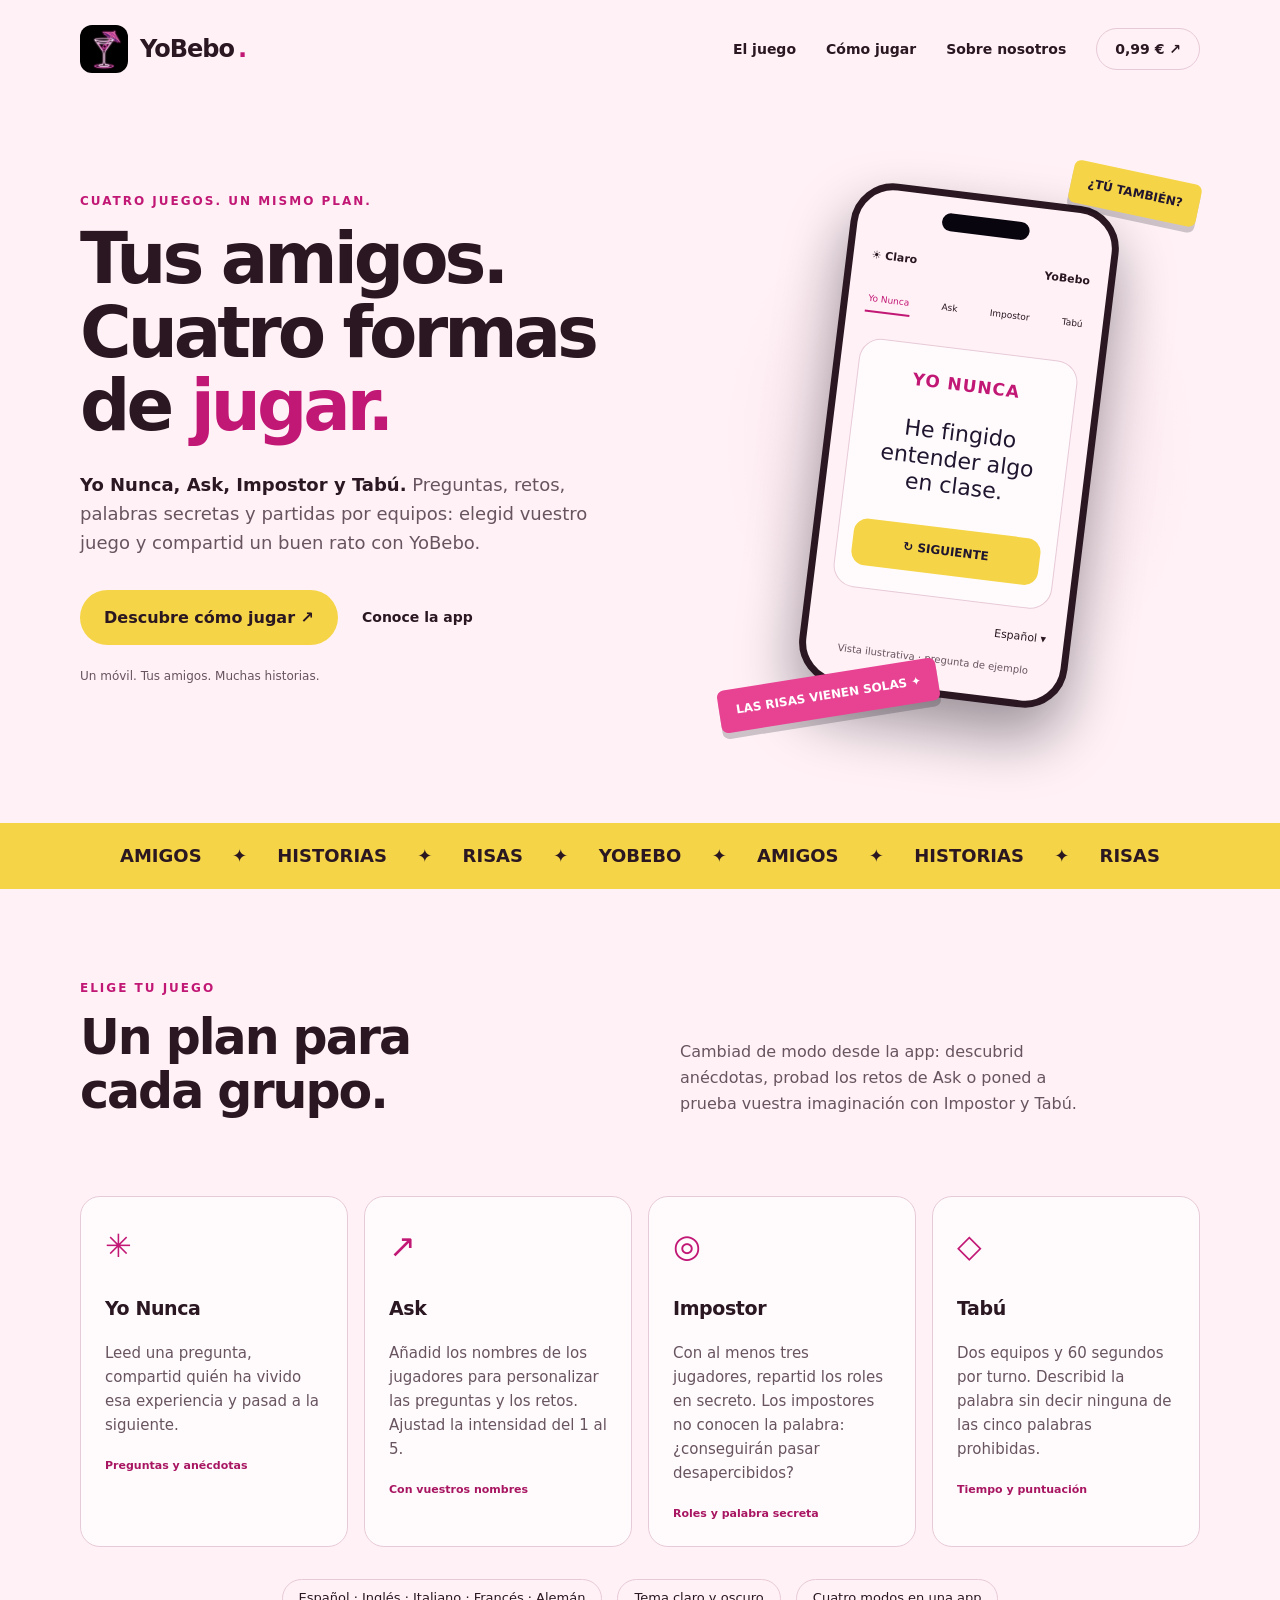
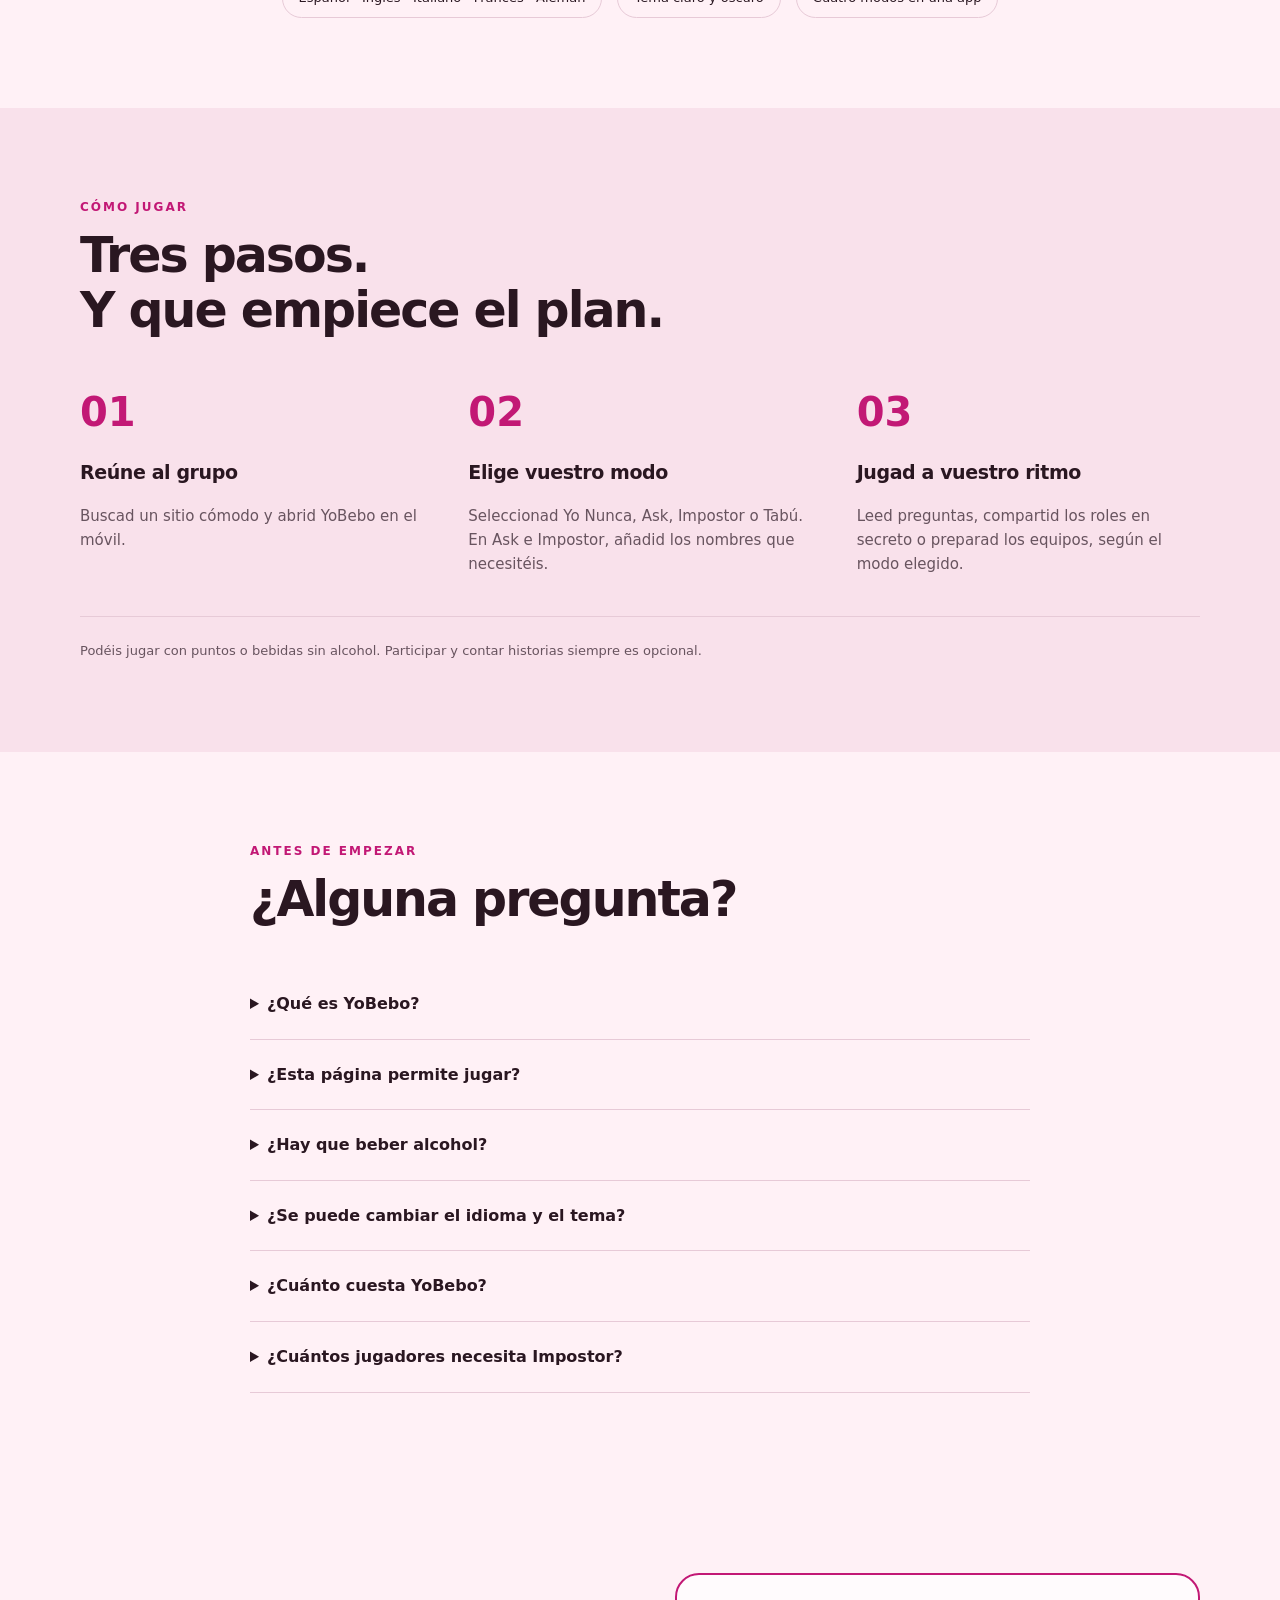
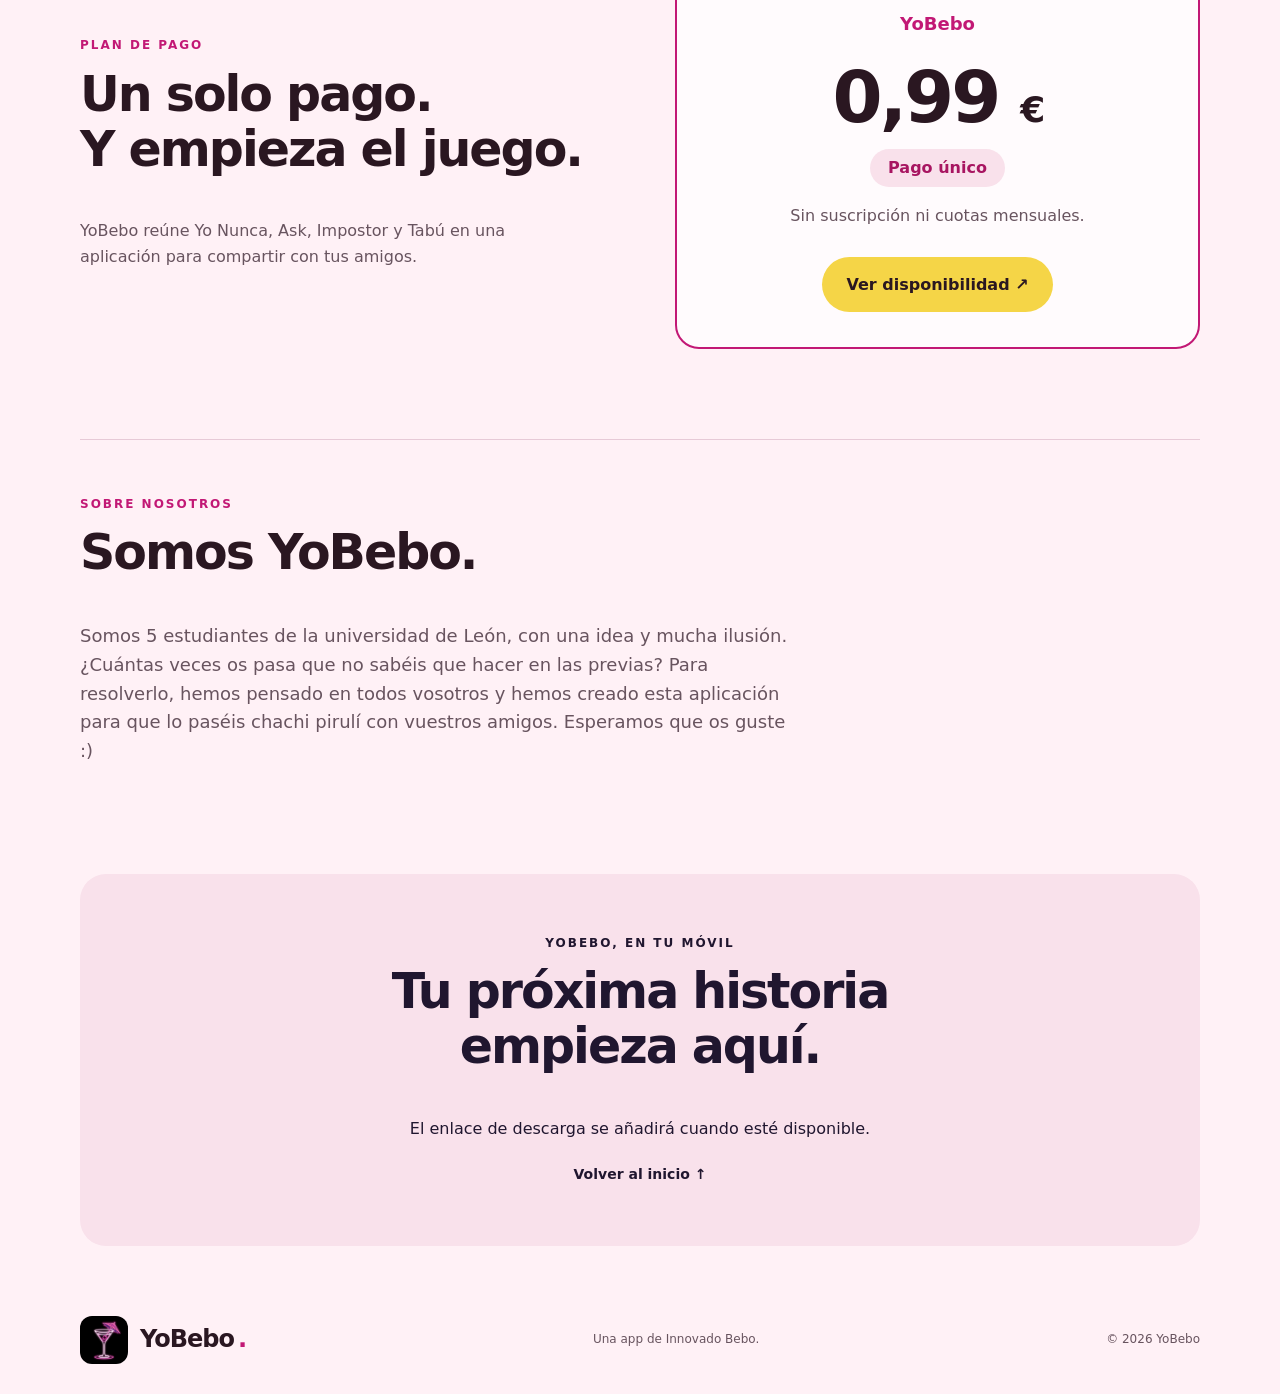
==== index.html @ 21970f78 "YoBebo Web" ====
<!DOCTYPE html>
<html lang="es">
<head>
  <meta charset="UTF-8">
  <meta name="viewport" content="width=device-width, initial-scale=1">
  <meta name="description" content="Descubre YoBebo: Yo Nunca, Ask, Impostor y Tabú en una app para jugar con amigos.">
  <meta name="theme-color" content="#121212">
  <title>YoBebo · Cada pregunta, una historia</title>
  <link rel="icon" href="logo-yobebo.jpeg" type="image/jpeg">
  <link rel="stylesheet" href="styles.css">
  <script src="script.js" defer></script>
</head>
<body>
  <a class="skip" href="#contenido">Saltar al contenido</a>
  <header class="header">
    <a class="brand" href="#inicio"><img class="brand-logo" src="logo-yobebo.jpeg" width="48" height="48" alt="">YoBebo<span class="dot">.</span></a>
    <nav aria-label="Navegación principal"><a href="#juego">El juego</a><a href="#como-jugar">Cómo jugar</a><a href="#sobre-nosotros">Sobre nosotros</a><a class="nav-cta" href="#precio">0,99 € ↗</a></nav>
  </header>
  <main id="contenido">
    <section class="hero wrap" id="inicio">
      <div class="hero-copy"><p class="eyebrow">CUATRO JUEGOS. UN MISMO PLAN.</p><h1>Tus amigos.<br>Cuatro formas de <span>jugar.</span></h1><p class="intro"><strong>Yo Nunca, Ask, Impostor y Tabú.</strong> Preguntas, retos, palabras secretas y partidas por equipos: elegid vuestro juego y compartid un buen rato con YoBebo.</p><div class="actions"><a class="button" href="#como-jugar">Descubre cómo jugar ↗</a><a class="text-link" href="#juego">Conoce la app</a></div><p class="small">Un móvil. Tus amigos. Muchas historias.</p></div>
      <div class="visual"><span class="sticker top-sticker">¿TÚ TAMBIÉN?</span><div class="phone" aria-label="Vista ilustrativa basada en la interfaz del proyecto; no es una captura real"><div class="notch"></div><div class="phone-controls"><span>☀ Claro</span><span>YoBebo</span></div><div class="mock-tabs"><span class="selected">Yo Nunca</span><span>Ask</span><span>Impostor</span><span>Tabú</span></div><div class="question-card"><span class="tag">YO NUNCA</span><p>He fingido entender algo en clase.</p><div class="mock-button">↻ SIGUIENTE</div></div><p class="mock-language">Español ▾</p><p class="mock-caption">Vista ilustrativa · pregunta de ejemplo</p></div><span class="sticker bottom-sticker">LAS RISAS VIENEN SOLAS ✦</span></div>
    </section>
    <div class="ribbon" aria-hidden="true">AMIGOS ✦ HISTORIAS ✦ RISAS ✦ YOBEBO ✦ AMIGOS ✦ HISTORIAS ✦ RISAS</div>
    <section class="wrap section" id="juego"><p class="eyebrow">ELIGE TU JUEGO</p><div class="section-title"><h2>Un plan para<br>cada grupo.</h2><p>Cambiad de modo desde la app: descubrid anécdotas, probad los retos de Ask o poned a prueba vuestra imaginación con Impostor y Tabú.</p></div><div class="features game-grid"><article><span class="feature-icon" aria-hidden="true">✳</span><h3>Yo Nunca</h3><p>Leed una pregunta, compartid quién ha vivido esa experiencia y pasad a la siguiente.</p><span class="mode-label">Preguntas y anécdotas</span></article><article><span class="feature-icon" aria-hidden="true">↗</span><h3>Ask</h3><p>Añadid los nombres de los jugadores para personalizar las preguntas y los retos. Ajustad la intensidad del 1 al 5.</p><span class="mode-label">Con vuestros nombres</span></article><article><span class="feature-icon" aria-hidden="true">◎</span><h3>Impostor</h3><p>Con al menos tres jugadores, repartid los roles en secreto. Los impostores no conocen la palabra: ¿conseguirán pasar desapercibidos?</p><span class="mode-label">Roles y palabra secreta</span></article><article><span class="feature-icon" aria-hidden="true">◇</span><h3>Tabú</h3><p>Dos equipos y 60 segundos por turno. Describid la palabra sin decir ninguna de las cinco palabras prohibidas.</p><span class="mode-label">Tiempo y puntuación</span></article></div><div class="app-options"><span>Español · Inglés · Italiano · Francés · Alemán</span><span>Tema claro y oscuro</span><span>Cuatro modos en una app</span></div></section>
<section class="steps-section" id="como-jugar"><div class="wrap section"><p class="eyebrow">CÓMO JUGAR</p><h2>Tres pasos.<br>Y que empiece el plan.</h2><ol class="steps"><li><span class="number">01</span><h3>Reúne al grupo</h3><p>Buscad un sitio cómodo y abrid YoBebo en el móvil.</p></li><li><span class="number">02</span><h3>Elige vuestro modo</h3><p>Seleccionad Yo Nunca, Ask, Impostor o Tabú. En Ask e Impostor, añadid los nombres que necesitéis.</p></li><li><span class="number">03</span><h3>Jugad a vuestro ritmo</h3><p>Leed preguntas, compartid los roles en secreto o preparad los equipos, según el modo elegido.</p></li></ol><p class="note">Podéis jugar con puntos o bebidas sin alcohol. Participar y contar historias siempre es opcional.</p></div></section>
    <section class="wrap section faq"><p class="eyebrow">ANTES DE EMPEZAR</p><h2>¿Alguna pregunta?</h2><details><summary>¿Qué es YoBebo?</summary><p>Una aplicación móvil con cuatro modos de juego: Yo Nunca, Ask, Impostor y Tabú.</p></details><details><summary>¿Esta página permite jugar?</summary><p>Esta web presenta la aplicación. Las partidas se realizan desde la app móvil.</p></details><details><summary>¿Hay que beber alcohol?</summary><p>No. Podéis utilizar puntos, bebidas sin alcohol o simplemente conversar.</p></details><details><summary>¿Se puede cambiar el idioma y el tema?</summary><p>Sí. La app permite elegir español, inglés, italiano, francés o alemán y alternar entre el tema claro y el oscuro.</p></details><details><summary>¿Cuánto cuesta YoBebo?</summary><p>YoBebo cuesta 0,99 € mediante un pago único, sin suscripción ni cuotas mensuales.</p></details><details><summary>¿Cuántos jugadores necesita Impostor?</summary><p>Al menos tres. Podéis configurar el número de impostores antes de empezar la partida.</p></details></section>
    <section class="wrap section pricing" id="precio"><div><p class="eyebrow">PLAN DE PAGO</p><h2>Un solo pago.<br>Y empieza el juego.</h2><p>YoBebo reúne Yo Nunca, Ask, Impostor y Tabú en una aplicación para compartir con tus amigos.</p></div><article class="price-card"><p class="price-name">YoBebo</p><p class="price">0,99 <span>€</span></p><p class="payment-label">Pago único</p><p>Sin suscripción ni cuotas mensuales.</p><a class="button" href="#descarga">Ver disponibilidad ↗</a></article></section>
    <section class="wrap section about" id="sobre-nosotros"><p class="eyebrow">SOBRE NOSOTROS</p><h2>Somos YoBebo.</h2><p>Somos 5 estudiantes de la universidad de León, con una idea y mucha ilusión. ¿Cuántas veces os pasa que no sabéis que hacer en las previas? Para resolverlo, hemos pensado en todos vosotros y hemos creado esta aplicación para que lo paséis chachi pirulí con vuestros amigos. Esperamos que os guste :) </p></section>
    <section class="download wrap" id="descarga"><p class="eyebrow">YOBEBO, EN TU MÓVIL</p><h2>Tu próxima historia<br>empieza aquí.</h2><p id="download-status">El enlace de descarga se añadirá cuando esté disponible.</p><a id="download-link" class="button" hidden>Descargar la app ↗</a><a class="text-link" href="#inicio">Volver al inicio ↑</a></section>
  </main>
  <footer class="wrap"><a class="brand" href="#inicio"><img class="brand-logo" src="logo-yobebo.jpeg" width="48" height="48" alt="">YoBebo<span class="dot">.</span></a><p>Una app de Innovado Bebo.</p><span>© <span id="year">2026</span> YoBebo</span></footer>
</body>
</html>
---- styles.css ----
/* Cambia estas variables para adaptar los colores a la aplicación. */
:root{--bg:#fff1f6;--panel:#fffbfd;--text:#2a1721;--muted:#68545f;--accent:#f5d547;--purple:#e84393;--line:#e7cad7}
*{box-sizing:border-box}html{scroll-behavior:smooth;scroll-padding-top:90px}body{margin:0;background:var(--bg);color:var(--text);font-family:system-ui,-apple-system,BlinkMacSystemFont,"Segoe UI",sans-serif;line-height:1.6}a{color:inherit;text-decoration:none}button,a,summary{-webkit-tap-highlight-color:transparent}a:focus-visible,summary:focus-visible{outline:3px solid var(--accent);outline-offset:6px}[hidden]{display:none!important}.wrap,.header{width:min(1120px,calc(100% - 48px));margin-inline:auto}.header{display:flex;align-items:center;justify-content:space-between;padding:25px 0;gap:24px}.brand{display:flex;align-items:center;gap:9px;font-size:24px;font-weight:850;letter-spacing:-1px}.dot{color:var(--accent);margin-left:-8px}nav{display:flex;gap:30px;align-items:center;font-size:14px;font-weight:650}nav a:hover,.text-link:hover{color:var(--accent)}.nav-cta{border:1px solid var(--line);padding:9px 18px;border-radius:100px}.hero{display:grid;grid-template-columns:1.2fr 1fr;align-items:center;gap:60px;padding-block:70px 100px}.eyebrow{font-size:12px;font-weight:800;letter-spacing:2px;color:#c21875}h1,h2,h3,p{margin-top:0}h1{font-size:clamp(44px,5.5vw,76px);line-height:1.04;letter-spacing:-4px;margin-bottom:28px}h1 span{color:#c21875}.intro{font-size:18px;color:var(--muted);max-width:510px}.intro strong{color:var(--text)}.actions{display:flex;align-items:center;gap:24px;flex-wrap:wrap;margin-top:32px}.button{display:inline-flex;justify-content:center;background:var(--accent);color:#171025;padding:15px 24px;border-radius:100px;font-weight:800;transition:transform .2s}.button:hover{transform:translateY(-3px)}.text-link{font-size:14px;font-weight:700}.small{font-size:12px;color:var(--muted);margin-top:22px}.visual{position:relative;display:grid;place-items:center;padding:25px 0;background:radial-gradient(ellipse,var(--panel),transparent 70%)}.phone{width:270px;border:7px solid #514260;border-radius:43px;padding:16px 18px 22px;background:#20162f;box-shadow:0 30px 60px #08050f66;transform:rotate(7deg)}.notch{height:18px;width:88px;border-radius:99px;background:#08050f;margin:0 auto 24px}.phone-header{display:flex;justify-content:space-between;font-weight:850;font-size:23px;margin-bottom:28px}.phone-header span{color:var(--accent)}.question-card{min-height:253px;background:var(--purple);color:#20162f;border-radius:22px;padding:22px;display:flex;flex-direction:column}.tag{font-size:10px;letter-spacing:2px;font-weight:900}.question-card p{font-size:27px;font-weight:850;line-height:1.2;margin:22px 0}.card-star{font-size:40px;align-self:flex-end;margin-top:auto}.mock-button{background:var(--accent);color:#20162f;font-size:12px;font-weight:850;padding:14px 8px;text-align:center;border-radius:14px;margin-top:24px}.mock-caption{font-size:10px;color:var(--muted);text-align:center;margin:16px 0 0}.sticker{position:absolute;color:#21152f;background:var(--accent);padding:12px 17px;font-size:12px;font-weight:900;border-radius:7px;z-index:1;box-shadow:0 6px 0 #08050f33}.top-sticker{top:4px;right:0;transform:rotate(12deg)}.bottom-sticker{bottom:5px;left:0;transform:rotate(-9deg);background:var(--purple)}.ribbon{overflow:hidden;white-space:nowrap;background:var(--accent);color:#171025;text-align:center;font-weight:850;font-size:18px;word-spacing:24px;padding:19px 0}.section{padding-block:90px}h2{font-size:clamp(32px,4vw,49px);line-height:1.12;letter-spacing:-2px}.section-title{display:grid;grid-template-columns:1fr 1fr;gap:80px;align-items:center}.section-title p{color:var(--muted);max-width:410px}.features,.steps{display:grid;grid-template-columns:repeat(3,1fr);gap:24px;margin-top:35px}.features article{background:var(--panel);border:1px solid var(--line);border-radius:20px;padding:28px}.feature-icon{display:block;font-size:32px;color:var(--purple);margin-bottom:24px}h3{font-size:19px;line-height:1.35;letter-spacing:-.4px}.features p,.steps p{color:var(--muted);font-size:15px;margin-bottom:0}.steps-section{background:#f9e1eb}.steps{list-style:none;padding:0;gap:45px}.number{display:block;color:#c21875;font-size:40px;font-weight:800;margin-bottom:16px}.note{border-top:1px solid var(--line);padding-top:24px;font-size:13px;color:var(--muted);margin-top:40px;margin-bottom:0}.faq{max-width:780px}.faq details{border-bottom:1px solid var(--line);padding:22px 0}.faq summary{cursor:pointer;font-weight:700}.faq details p{color:var(--muted);margin:18px 0 0}.download{background:var(--purple);color:#20162f;text-align:center;border-radius:26px;padding:60px 24px;margin-bottom:70px}.download .eyebrow{color:#20162f}.download .text-link{display:block;margin-top:22px}.download .text-link:hover{color:#20162f;text-decoration:underline}footer{display:flex;align-items:center;justify-content:space-between;gap:25px;padding-bottom:30px}footer p,footer>span{font-size:12px;color:var(--muted);margin:0}.skip{position:absolute;top:-100px;padding:12px;background:var(--accent);color:#171025;z-index:5}.skip:focus{top:10px}
@media(max-width:800px){.hero{gap:20px;grid-template-columns:1fr;padding-top:40px}.hero-copy{max-width:600px}.visual{max-width:400px;width:100%;margin:35px auto 0}.section-title{grid-template-columns:1fr;gap:0}.features,.steps{grid-template-columns:1fr;gap:20px}.section{padding-block:60px}.features article{padding:25px}.feature-icon{margin-bottom:15px}.steps li{padding-bottom:20px;border-bottom:1px solid var(--line)}footer{flex-wrap:wrap}.header{gap:15px}nav{gap:18px}.download{margin-bottom:45px}}
@media(max-width:480px){.wrap,.header{width:calc(100% - 32px)}.brand{font-size:21px}.brand img{width:28px;height:28px}nav{gap:12px;font-size:12px}.nav-cta{padding:7px 10px}nav a[href="#juego"]{display:none}h1{letter-spacing:-2px}.intro{font-size:16px}.actions{gap:18px}.sticker{font-size:10px}.ribbon{font-size:14px}footer{align-items:flex-start;flex-direction:column;gap:12px}}
@media(prefers-reduced-motion:reduce){html{scroll-behavior:auto}.button{transition:none}.button:hover{transform:none}}

/* Présentation adaptée aux couleurs et aux quatre modes du projet Flutter. */
.hero .eyebrow,.section .eyebrow{color:#c21875}.phone{background:#fff1f6;border-color:#2a1721;color:#2a1721}.phone-controls{display:flex;justify-content:space-between;font-size:11px;font-weight:700;margin-bottom:22px}.mock-tabs{display:flex;justify-content:space-between;font-size:9px;margin-bottom:25px;gap:4px}.mock-tabs span{padding:5px 2px}.mock-tabs .selected{color:#c21875;border-bottom:2px solid #c21875}.question-card{background:#fffbfd;border:1px solid #e7cad7;padding:22px 15px;min-height:250px;text-align:center}.tag{color:#c21875;font-size:17px;letter-spacing:1px}.question-card p{font-size:22px;font-weight:500}.question-card .mock-button{margin-top:auto}.mock-language{text-align:right;font-size:11px;margin:20px 0 0}.mock-caption{color:#68545f}.game-grid{grid-template-columns:repeat(4,1fr);gap:16px}.game-grid article{padding:24px}.mode-label{display:block;color:#a81561;font-size:11px;font-weight:750;margin-top:20px}.app-options{display:flex;flex-wrap:wrap;justify-content:center;gap:15px;margin-top:32px}.app-options span{border:1px solid var(--line);border-radius:100px;padding:8px 16px;font-size:13px}.download{background:#f9e1eb}.feature-icon{color:#c21875}.text-link:hover,nav a:hover{color:#c21875}.dot{color:#c21875}.visual{background:radial-gradient(ellipse,#f9e1eb,transparent 70%)}.top-sticker{background:#f5d547}.bottom-sticker{background:#e84393;color:white}.button{color:#2a1721}.ribbon{color:#2a1721}@media(max-width:1000px){.game-grid{grid-template-columns:repeat(2,1fr)}}@media(max-width:600px){.game-grid{grid-template-columns:1fr}}

/* Precio y equipo */
.pricing{display:grid;grid-template-columns:1fr 1fr;gap:70px;align-items:center}.pricing>div>p:last-child{color:var(--muted);max-width:440px}.price-card{border:2px solid #c21875;border-radius:24px;padding:35px;background:var(--panel);text-align:center}.price-name{font-size:18px;font-weight:800;color:#c21875}.price{font-size:72px;line-height:1.1;letter-spacing:-3px;font-weight:850;margin:20px 0 12px}.price span{font-size:36px}.payment-label{display:inline-block;border-radius:99px;background:#f9e1eb;color:#a81561;padding:6px 18px;font-weight:800}.price-card>p:not(.price):not(.price-name):not(.payment-label){color:var(--muted)}.price-card .button{margin-top:12px}.about{border-top:1px solid var(--line);padding-top:55px}.about>p:last-child{max-width:720px;color:var(--muted);font-size:18px}.header{flex-wrap:wrap}nav{flex-wrap:wrap}@media(max-width:800px){.pricing{grid-template-columns:1fr;gap:25px}}@media(max-width:480px){nav{width:100%;justify-content:space-between}nav a[href="#juego"]{display:block}.price{font-size:60px}}

/* Logo original: se conserva completo y se adapta mediante CSS. */
.brand .brand-logo{width:48px;height:48px;object-fit:contain;border-radius:12px;flex-shrink:0}.brand{gap:12px}@media(max-width:480px){.brand .brand-logo{width:40px;height:40px;border-radius:10px}}
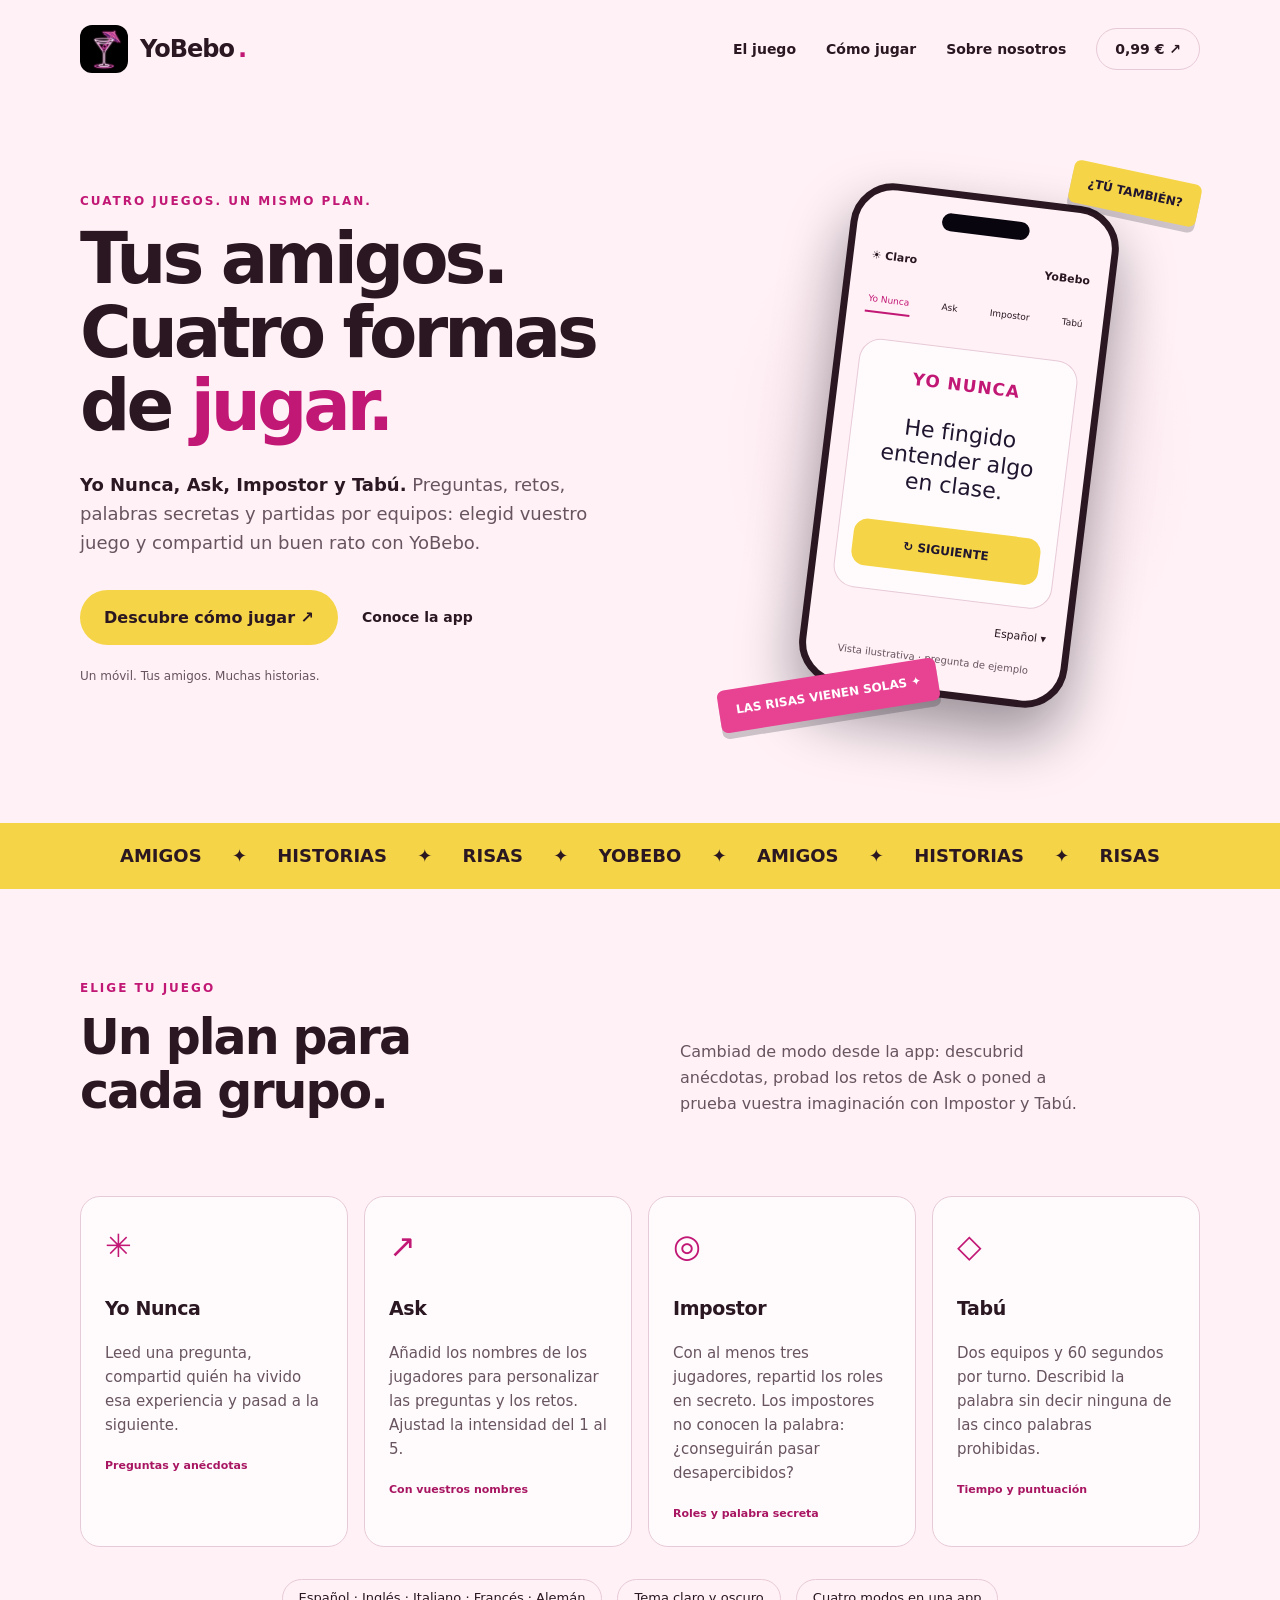
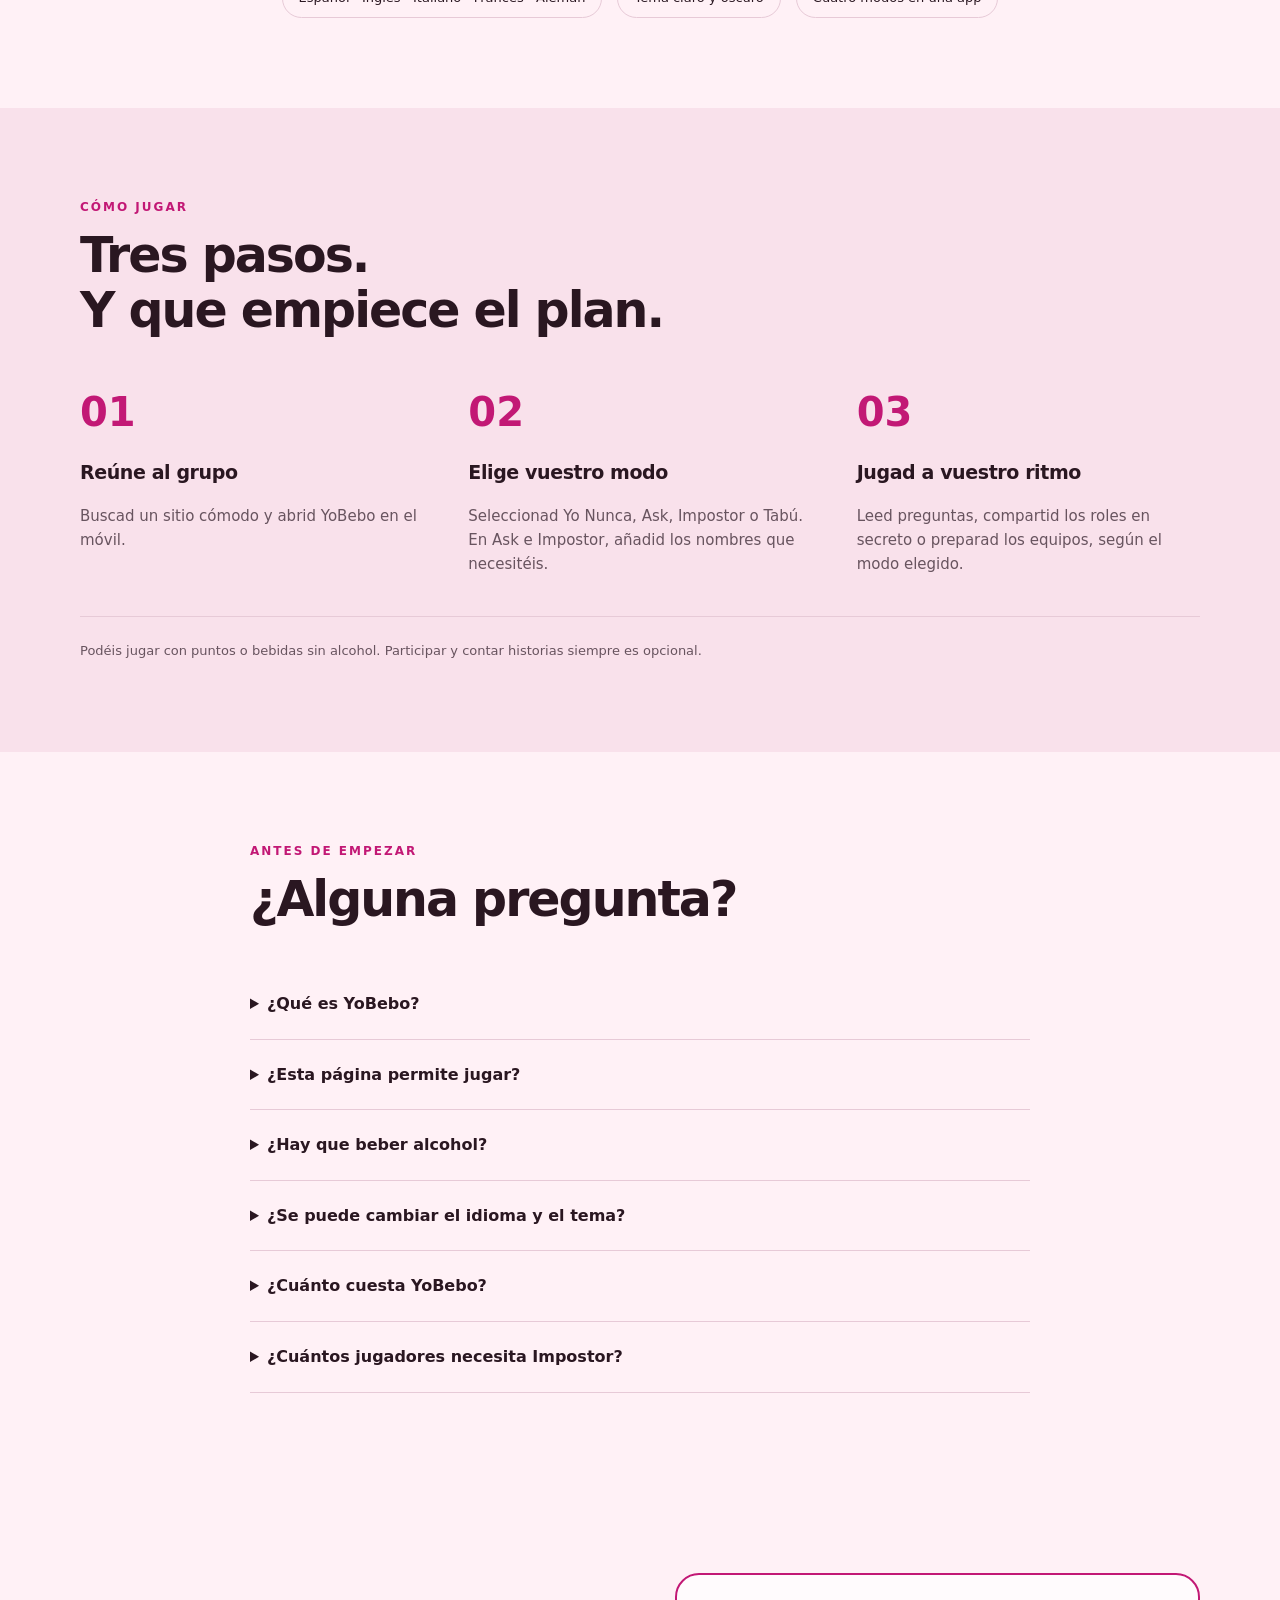
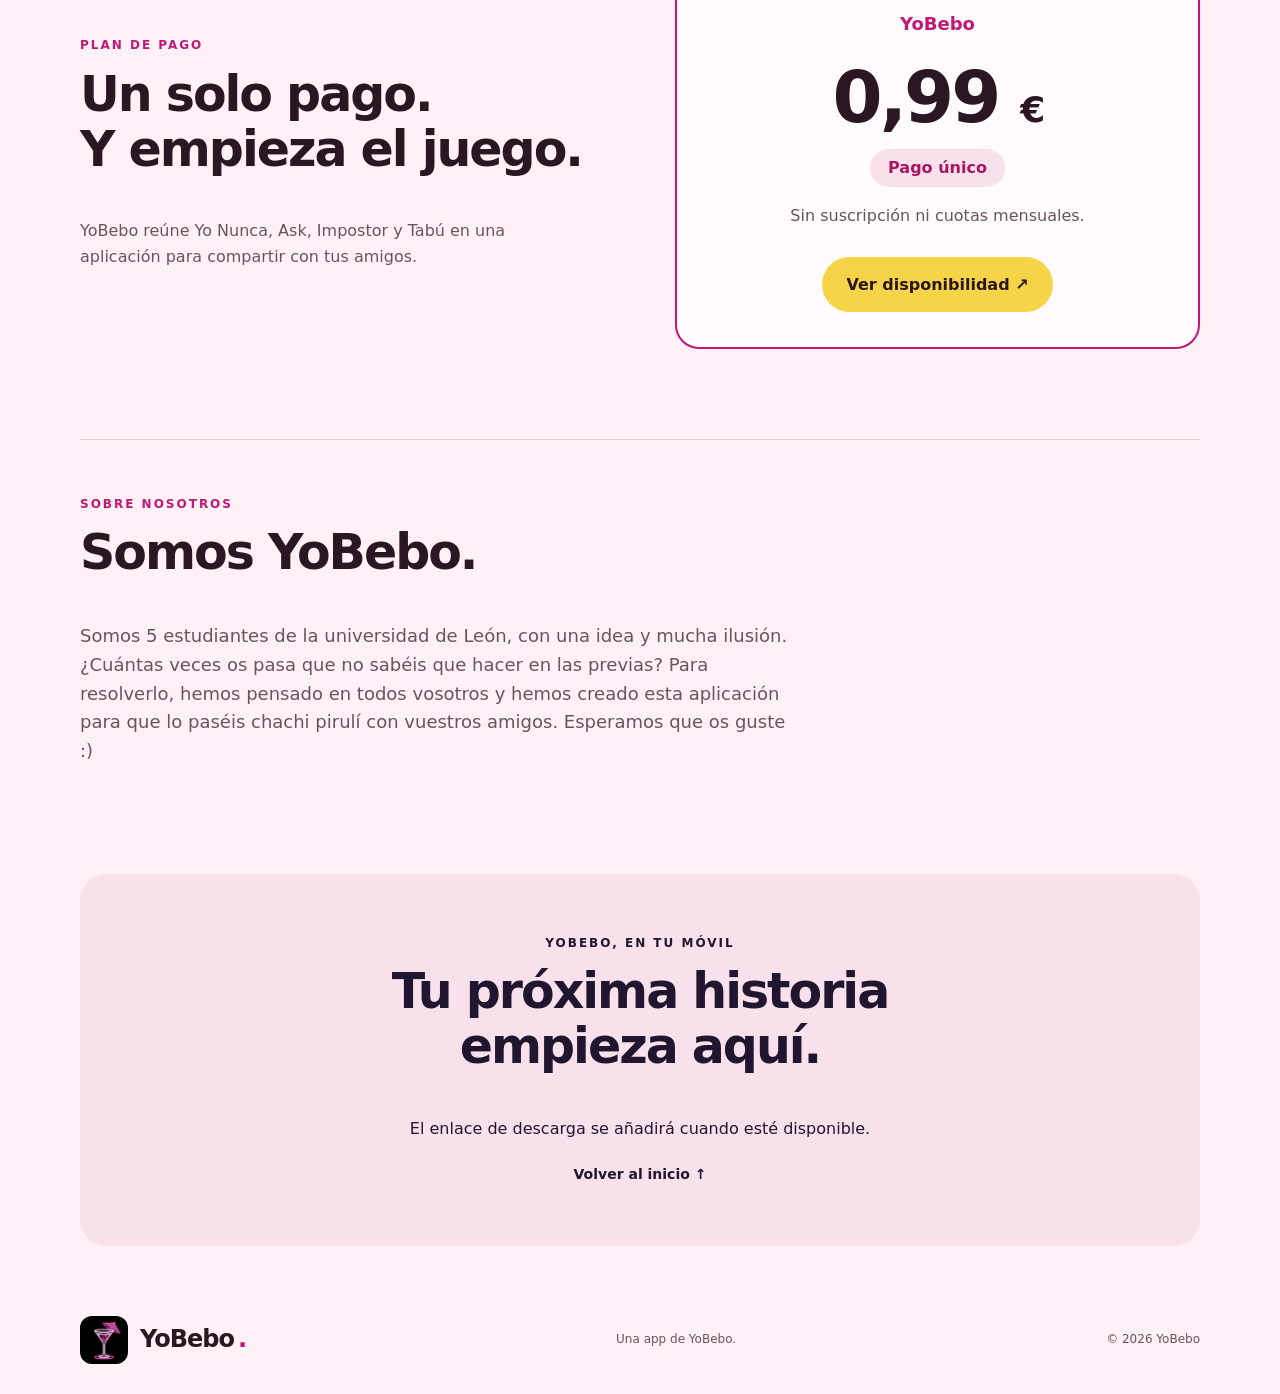
==== commit fbba9646: "minor change web" ====
--- a/index.html
+++ b/index.html
@@ -29,6 +29,6 @@
     <section class="wrap section about" id="sobre-nosotros"><p class="eyebrow">SOBRE NOSOTROS</p><h2>Somos YoBebo.</h2><p>Somos 5 estudiantes de la universidad de León, con una idea y mucha ilusión. ¿Cuántas veces os pasa que no sabéis que hacer en las previas? Para resolverlo, hemos pensado en todos vosotros y hemos creado esta aplicación para que lo paséis chachi pirulí con vuestros amigos. Esperamos que os guste :) </p></section>
     <section class="download wrap" id="descarga"><p class="eyebrow">YOBEBO, EN TU MÓVIL</p><h2>Tu próxima historia<br>empieza aquí.</h2><p id="download-status">El enlace de descarga se añadirá cuando esté disponible.</p><a id="download-link" class="button" hidden>Descargar la app ↗</a><a class="text-link" href="#inicio">Volver al inicio ↑</a></section>
   </main>
-  <footer class="wrap"><a class="brand" href="#inicio"><img class="brand-logo" src="logo-yobebo.jpeg" width="48" height="48" alt="">YoBebo<span class="dot">.</span></a><p>Una app de Innovado Bebo.</p><span>© <span id="year">2026</span> YoBebo</span></footer>
+  <footer class="wrap"><a class="brand" href="#inicio"><img class="brand-logo" src="logo-yobebo.jpeg" width="48" height="48" alt="">YoBebo<span class="dot">.</span></a><p>Una app de YoBebo.</p><span>© <span id="year">2026</span> YoBebo</span></footer>
 </body>
 </html>
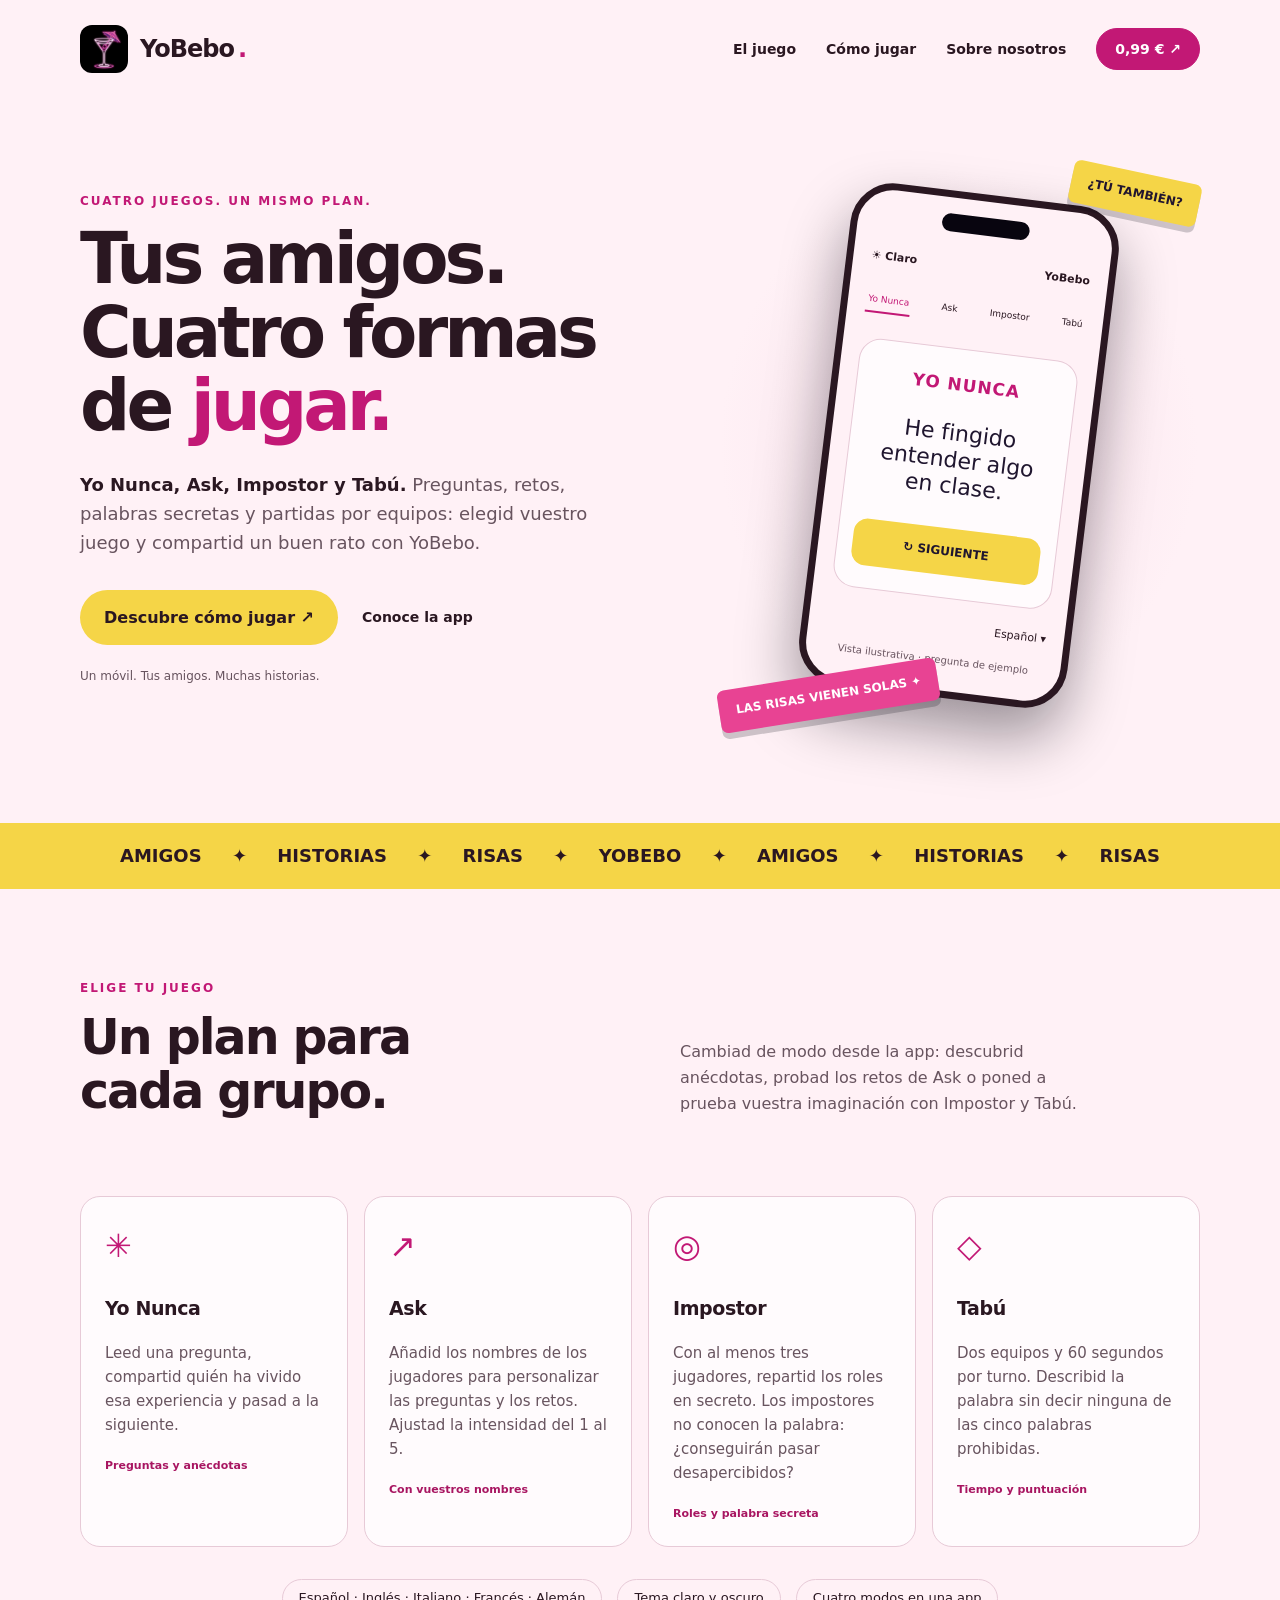
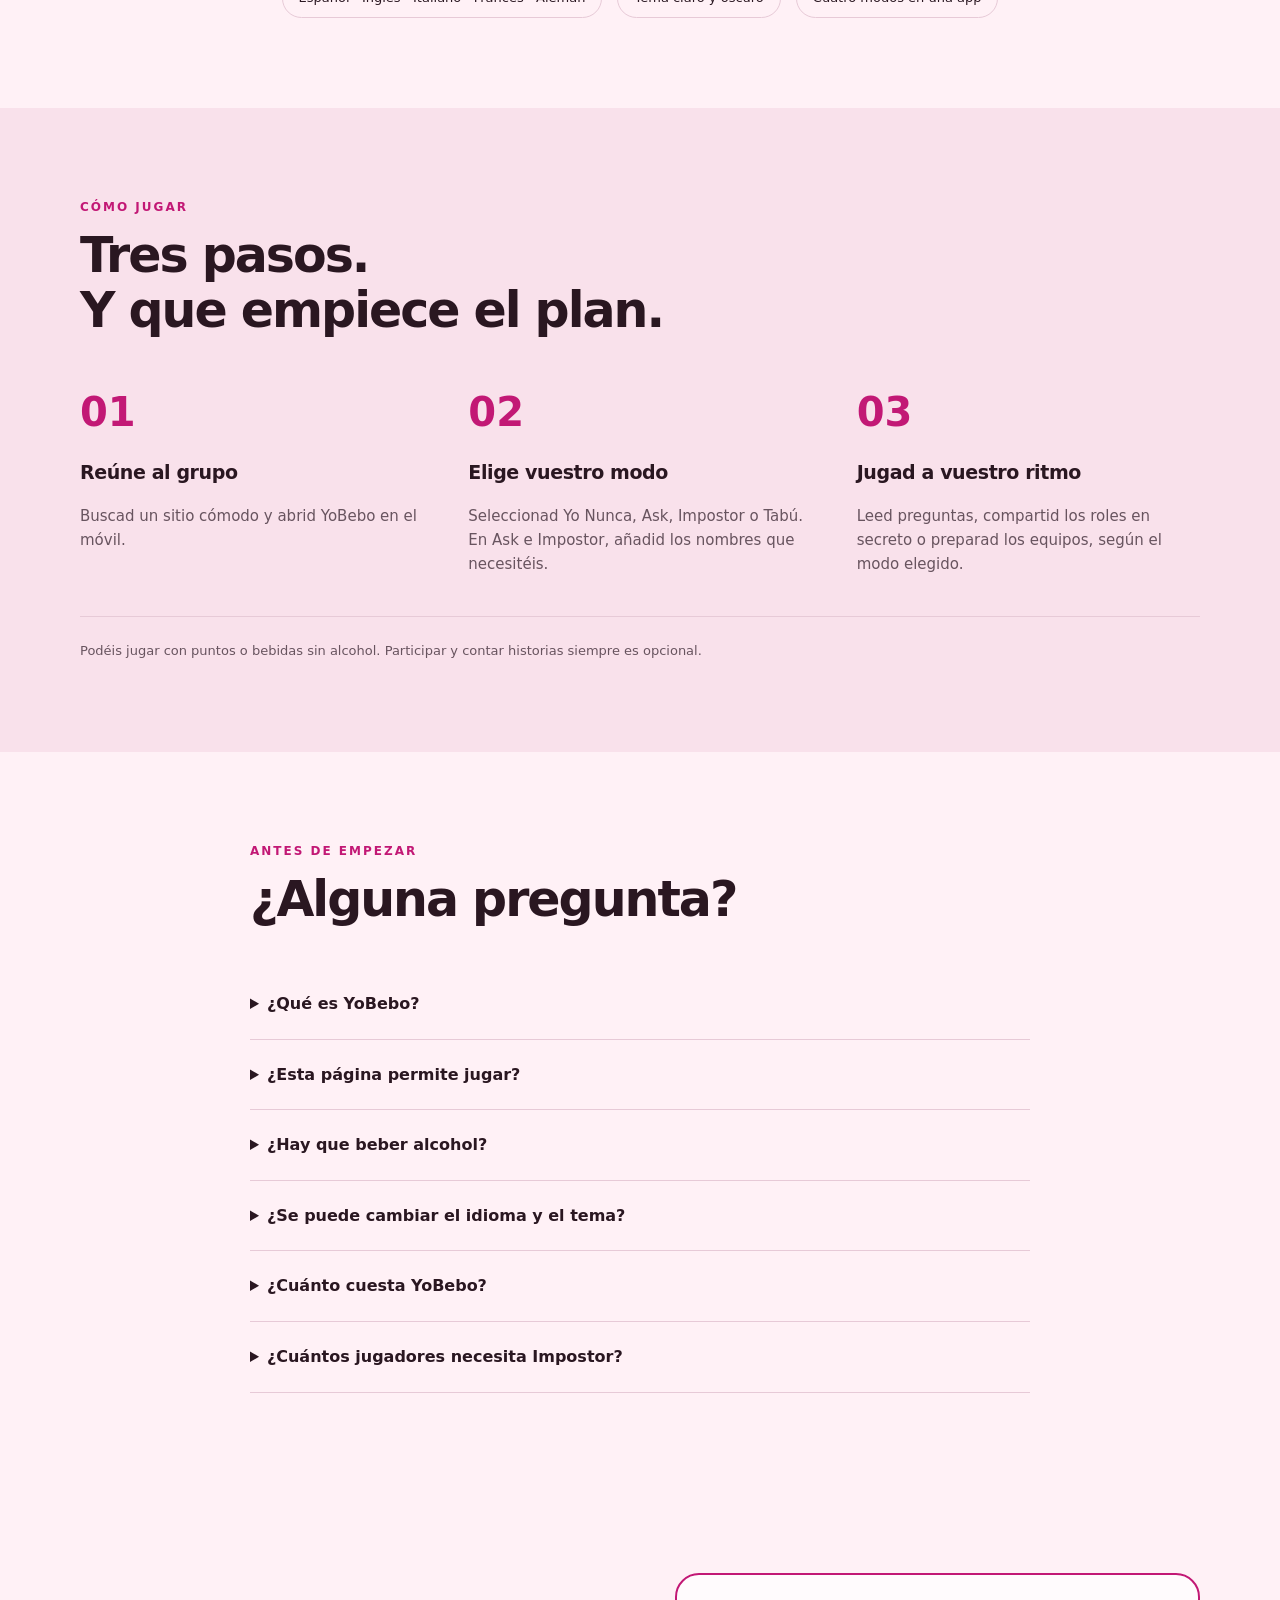
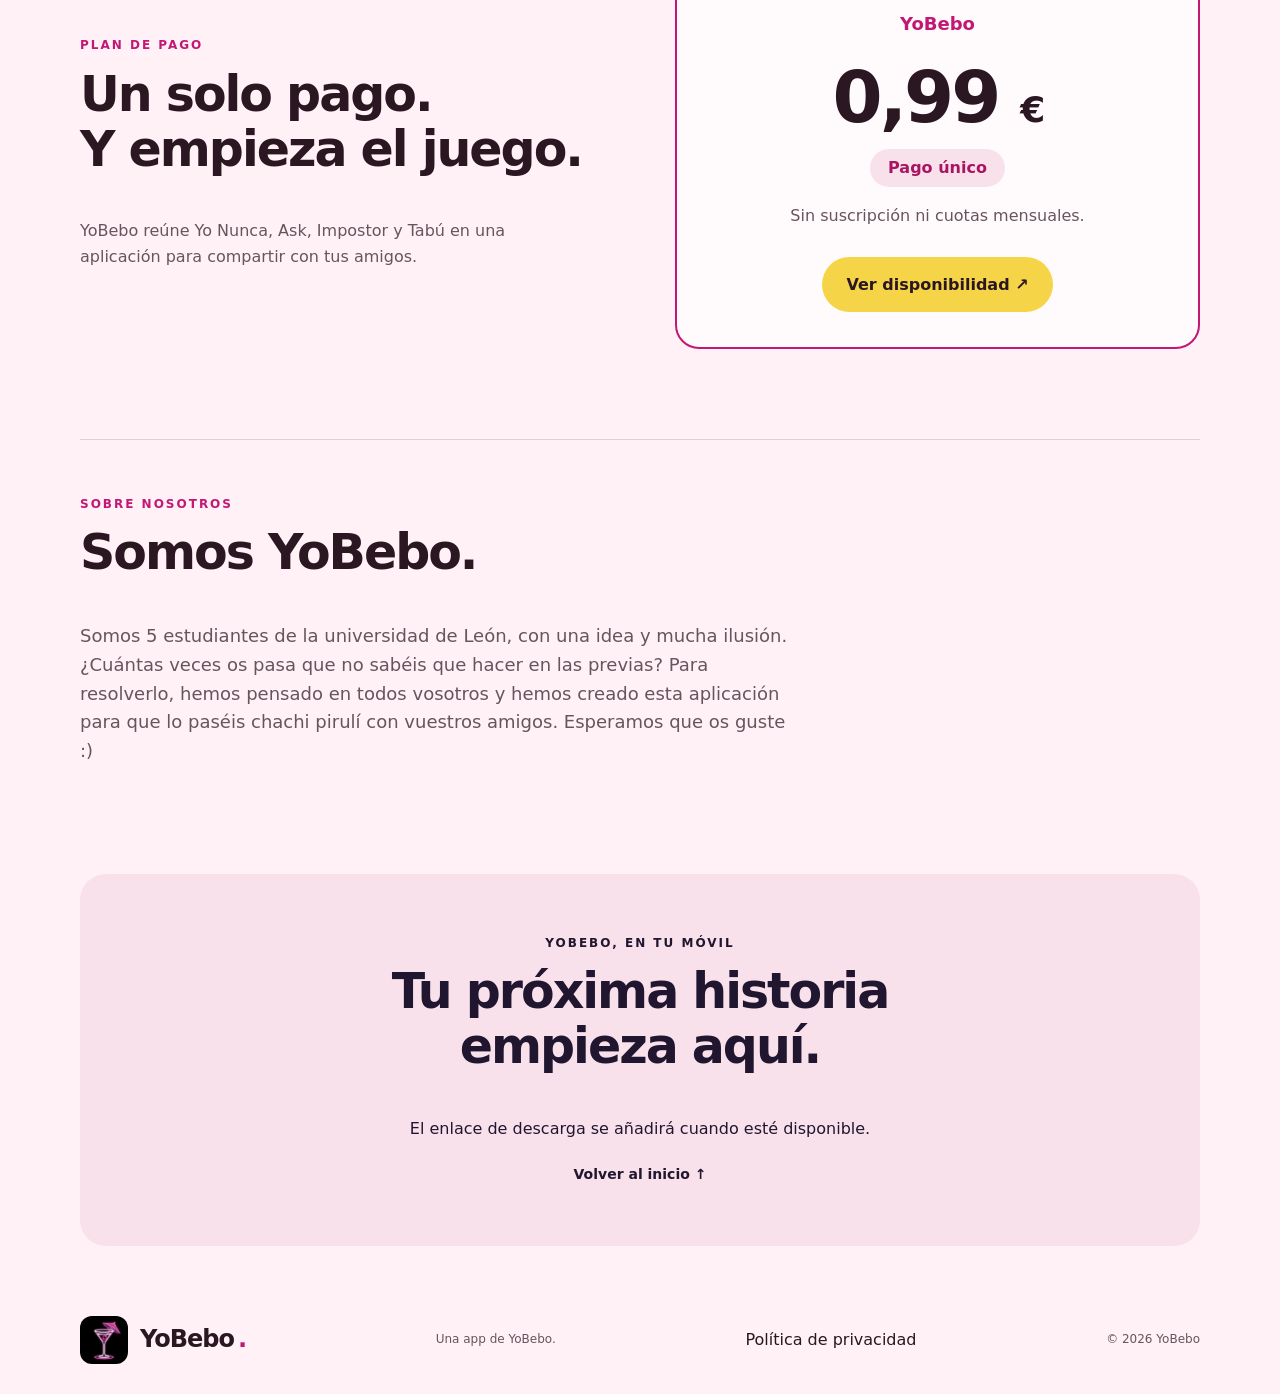
==== commit 68d2b1d5: "Añadir política de privacidad" ====
--- a/index.html
+++ b/index.html
@@ -1,5 +1,6 @@
 <!DOCTYPE html>
 <html lang="es">
+
 <head>
   <meta charset="UTF-8">
   <meta name="viewport" content="width=device-width, initial-scale=1">
@@ -10,25 +11,165 @@
   <link rel="stylesheet" href="styles.css">
   <script src="script.js" defer></script>
 </head>
+
 <body>
   <a class="skip" href="#contenido">Saltar al contenido</a>
   <header class="header">
-    <a class="brand" href="#inicio"><img class="brand-logo" src="logo-yobebo.jpeg" width="48" height="48" alt="">YoBebo<span class="dot">.</span></a>
-    <nav aria-label="Navegación principal"><a href="#juego">El juego</a><a href="#como-jugar">Cómo jugar</a><a href="#sobre-nosotros">Sobre nosotros</a><a class="nav-cta" href="#precio">0,99 € ↗</a></nav>
+    <a class="brand" href="#inicio"><img class="brand-logo" src="logo-yobebo.jpeg" width="48" height="48"
+        alt="">YoBebo<span class="dot">.</span></a>
+    <nav aria-label="Navegación principal"><a href="#juego">El juego</a><a href="#como-jugar">Cómo jugar</a><a
+        href="#sobre-nosotros">Sobre nosotros</a><a class="nav-cta" href="#precio">0,99 € ↗</a></nav>
   </header>
   <main id="contenido">
     <section class="hero wrap" id="inicio">
-      <div class="hero-copy"><p class="eyebrow">CUATRO JUEGOS. UN MISMO PLAN.</p><h1>Tus amigos.<br>Cuatro formas de <span>jugar.</span></h1><p class="intro"><strong>Yo Nunca, Ask, Impostor y Tabú.</strong> Preguntas, retos, palabras secretas y partidas por equipos: elegid vuestro juego y compartid un buen rato con YoBebo.</p><div class="actions"><a class="button" href="#como-jugar">Descubre cómo jugar ↗</a><a class="text-link" href="#juego">Conoce la app</a></div><p class="small">Un móvil. Tus amigos. Muchas historias.</p></div>
-      <div class="visual"><span class="sticker top-sticker">¿TÚ TAMBIÉN?</span><div class="phone" aria-label="Vista ilustrativa basada en la interfaz del proyecto; no es una captura real"><div class="notch"></div><div class="phone-controls"><span>☀ Claro</span><span>YoBebo</span></div><div class="mock-tabs"><span class="selected">Yo Nunca</span><span>Ask</span><span>Impostor</span><span>Tabú</span></div><div class="question-card"><span class="tag">YO NUNCA</span><p>He fingido entender algo en clase.</p><div class="mock-button">↻ SIGUIENTE</div></div><p class="mock-language">Español ▾</p><p class="mock-caption">Vista ilustrativa · pregunta de ejemplo</p></div><span class="sticker bottom-sticker">LAS RISAS VIENEN SOLAS ✦</span></div>
+      <div class="hero-copy">
+        <p class="eyebrow">CUATRO JUEGOS. UN MISMO PLAN.</p>
+        <h1>Tus amigos.<br>Cuatro formas de <span>jugar.</span></h1>
+        <p class="intro"><strong>Yo Nunca, Ask, Impostor y Tabú.</strong> Preguntas, retos, palabras secretas y partidas
+          por equipos: elegid vuestro juego y compartid un buen rato con YoBebo.</p>
+        <div class="actions"><a class="button" href="#como-jugar">Descubre cómo jugar ↗</a><a class="text-link"
+            href="#juego">Conoce la app</a></div>
+        <p class="small">Un móvil. Tus amigos. Muchas historias.</p>
+      </div>
+      <div class="visual"><span class="sticker top-sticker">¿TÚ TAMBIÉN?</span>
+        <div class="phone" aria-label="Vista ilustrativa basada en la interfaz del proyecto; no es una captura real">
+          <div class="notch"></div>
+          <div class="phone-controls"><span>☀ Claro</span><span>YoBebo</span></div>
+          <div class="mock-tabs"><span class="selected">Yo
+              Nunca</span><span>Ask</span><span>Impostor</span><span>Tabú</span></div>
+          <div class="question-card"><span class="tag">YO NUNCA</span>
+            <p>He fingido entender algo en clase.</p>
+            <div class="mock-button">↻ SIGUIENTE</div>
+          </div>
+          <p class="mock-language">Español ▾</p>
+          <p class="mock-caption">Vista ilustrativa · pregunta de ejemplo</p>
+        </div><span class="sticker bottom-sticker">LAS RISAS VIENEN SOLAS ✦</span>
+      </div>
     </section>
     <div class="ribbon" aria-hidden="true">AMIGOS ✦ HISTORIAS ✦ RISAS ✦ YOBEBO ✦ AMIGOS ✦ HISTORIAS ✦ RISAS</div>
-    <section class="wrap section" id="juego"><p class="eyebrow">ELIGE TU JUEGO</p><div class="section-title"><h2>Un plan para<br>cada grupo.</h2><p>Cambiad de modo desde la app: descubrid anécdotas, probad los retos de Ask o poned a prueba vuestra imaginación con Impostor y Tabú.</p></div><div class="features game-grid"><article><span class="feature-icon" aria-hidden="true">✳</span><h3>Yo Nunca</h3><p>Leed una pregunta, compartid quién ha vivido esa experiencia y pasad a la siguiente.</p><span class="mode-label">Preguntas y anécdotas</span></article><article><span class="feature-icon" aria-hidden="true">↗</span><h3>Ask</h3><p>Añadid los nombres de los jugadores para personalizar las preguntas y los retos. Ajustad la intensidad del 1 al 5.</p><span class="mode-label">Con vuestros nombres</span></article><article><span class="feature-icon" aria-hidden="true">◎</span><h3>Impostor</h3><p>Con al menos tres jugadores, repartid los roles en secreto. Los impostores no conocen la palabra: ¿conseguirán pasar desapercibidos?</p><span class="mode-label">Roles y palabra secreta</span></article><article><span class="feature-icon" aria-hidden="true">◇</span><h3>Tabú</h3><p>Dos equipos y 60 segundos por turno. Describid la palabra sin decir ninguna de las cinco palabras prohibidas.</p><span class="mode-label">Tiempo y puntuación</span></article></div><div class="app-options"><span>Español · Inglés · Italiano · Francés · Alemán</span><span>Tema claro y oscuro</span><span>Cuatro modos en una app</span></div></section>
-<section class="steps-section" id="como-jugar"><div class="wrap section"><p class="eyebrow">CÓMO JUGAR</p><h2>Tres pasos.<br>Y que empiece el plan.</h2><ol class="steps"><li><span class="number">01</span><h3>Reúne al grupo</h3><p>Buscad un sitio cómodo y abrid YoBebo en el móvil.</p></li><li><span class="number">02</span><h3>Elige vuestro modo</h3><p>Seleccionad Yo Nunca, Ask, Impostor o Tabú. En Ask e Impostor, añadid los nombres que necesitéis.</p></li><li><span class="number">03</span><h3>Jugad a vuestro ritmo</h3><p>Leed preguntas, compartid los roles en secreto o preparad los equipos, según el modo elegido.</p></li></ol><p class="note">Podéis jugar con puntos o bebidas sin alcohol. Participar y contar historias siempre es opcional.</p></div></section>
-    <section class="wrap section faq"><p class="eyebrow">ANTES DE EMPEZAR</p><h2>¿Alguna pregunta?</h2><details><summary>¿Qué es YoBebo?</summary><p>Una aplicación móvil con cuatro modos de juego: Yo Nunca, Ask, Impostor y Tabú.</p></details><details><summary>¿Esta página permite jugar?</summary><p>Esta web presenta la aplicación. Las partidas se realizan desde la app móvil.</p></details><details><summary>¿Hay que beber alcohol?</summary><p>No. Podéis utilizar puntos, bebidas sin alcohol o simplemente conversar.</p></details><details><summary>¿Se puede cambiar el idioma y el tema?</summary><p>Sí. La app permite elegir español, inglés, italiano, francés o alemán y alternar entre el tema claro y el oscuro.</p></details><details><summary>¿Cuánto cuesta YoBebo?</summary><p>YoBebo cuesta 0,99 € mediante un pago único, sin suscripción ni cuotas mensuales.</p></details><details><summary>¿Cuántos jugadores necesita Impostor?</summary><p>Al menos tres. Podéis configurar el número de impostores antes de empezar la partida.</p></details></section>
-    <section class="wrap section pricing" id="precio"><div><p class="eyebrow">PLAN DE PAGO</p><h2>Un solo pago.<br>Y empieza el juego.</h2><p>YoBebo reúne Yo Nunca, Ask, Impostor y Tabú en una aplicación para compartir con tus amigos.</p></div><article class="price-card"><p class="price-name">YoBebo</p><p class="price">0,99 <span>€</span></p><p class="payment-label">Pago único</p><p>Sin suscripción ni cuotas mensuales.</p><a class="button" href="#descarga">Ver disponibilidad ↗</a></article></section>
-    <section class="wrap section about" id="sobre-nosotros"><p class="eyebrow">SOBRE NOSOTROS</p><h2>Somos YoBebo.</h2><p>Somos 5 estudiantes de la universidad de León, con una idea y mucha ilusión. ¿Cuántas veces os pasa que no sabéis que hacer en las previas? Para resolverlo, hemos pensado en todos vosotros y hemos creado esta aplicación para que lo paséis chachi pirulí con vuestros amigos. Esperamos que os guste :) </p></section>
-    <section class="download wrap" id="descarga"><p class="eyebrow">YOBEBO, EN TU MÓVIL</p><h2>Tu próxima historia<br>empieza aquí.</h2><p id="download-status">El enlace de descarga se añadirá cuando esté disponible.</p><a id="download-link" class="button" hidden>Descargar la app ↗</a><a class="text-link" href="#inicio">Volver al inicio ↑</a></section>
+    <section class="wrap section" id="juego">
+      <p class="eyebrow">ELIGE TU JUEGO</p>
+      <div class="section-title">
+        <h2>Un plan para<br>cada grupo.</h2>
+        <p>Cambiad de modo desde la app: descubrid anécdotas, probad los retos de Ask o poned a prueba vuestra
+          imaginación con Impostor y Tabú.</p>
+      </div>
+      <div class="features game-grid">
+        <article><span class="feature-icon" aria-hidden="true">✳</span>
+          <h3>Yo Nunca</h3>
+          <p>Leed una pregunta, compartid quién ha vivido esa experiencia y pasad a la siguiente.</p><span
+            class="mode-label">Preguntas y anécdotas</span>
+        </article>
+        <article><span class="feature-icon" aria-hidden="true">↗</span>
+          <h3>Ask</h3>
+          <p>Añadid los nombres de los jugadores para personalizar las preguntas y los retos. Ajustad la intensidad del
+            1 al 5.</p><span class="mode-label">Con vuestros nombres</span>
+        </article>
+        <article><span class="feature-icon" aria-hidden="true">◎</span>
+          <h3>Impostor</h3>
+          <p>Con al menos tres jugadores, repartid los roles en secreto. Los impostores no conocen la palabra:
+            ¿conseguirán pasar desapercibidos?</p><span class="mode-label">Roles y palabra secreta</span>
+        </article>
+        <article><span class="feature-icon" aria-hidden="true">◇</span>
+          <h3>Tabú</h3>
+          <p>Dos equipos y 60 segundos por turno. Describid la palabra sin decir ninguna de las cinco palabras
+            prohibidas.</p><span class="mode-label">Tiempo y puntuación</span>
+        </article>
+      </div>
+      <div class="app-options"><span>Español · Inglés · Italiano · Francés · Alemán</span><span>Tema claro y
+          oscuro</span><span>Cuatro modos en una app</span></div>
+    </section>
+    <section class="steps-section" id="como-jugar">
+      <div class="wrap section">
+        <p class="eyebrow">CÓMO JUGAR</p>
+        <h2>Tres pasos.<br>Y que empiece el plan.</h2>
+        <ol class="steps">
+          <li><span class="number">01</span>
+            <h3>Reúne al grupo</h3>
+            <p>Buscad un sitio cómodo y abrid YoBebo en el móvil.</p>
+          </li>
+          <li><span class="number">02</span>
+            <h3>Elige vuestro modo</h3>
+            <p>Seleccionad Yo Nunca, Ask, Impostor o Tabú. En Ask e Impostor, añadid los nombres que necesitéis.</p>
+          </li>
+          <li><span class="number">03</span>
+            <h3>Jugad a vuestro ritmo</h3>
+            <p>Leed preguntas, compartid los roles en secreto o preparad los equipos, según el modo elegido.</p>
+          </li>
+        </ol>
+        <p class="note">Podéis jugar con puntos o bebidas sin alcohol. Participar y contar historias siempre es
+          opcional.</p>
+      </div>
+    </section>
+    <section class="wrap section faq">
+      <p class="eyebrow">ANTES DE EMPEZAR</p>
+      <h2>¿Alguna pregunta?</h2>
+      <details>
+        <summary>¿Qué es YoBebo?</summary>
+        <p>Una aplicación móvil con cuatro modos de juego: Yo Nunca, Ask, Impostor y Tabú.</p>
+      </details>
+      <details>
+        <summary>¿Esta página permite jugar?</summary>
+        <p>Esta web presenta la aplicación. Las partidas se realizan desde la app móvil.</p>
+      </details>
+      <details>
+        <summary>¿Hay que beber alcohol?</summary>
+        <p>No. Podéis utilizar puntos, bebidas sin alcohol o simplemente conversar.</p>
+      </details>
+      <details>
+        <summary>¿Se puede cambiar el idioma y el tema?</summary>
+        <p>Sí. La app permite elegir español, inglés, italiano, francés o alemán y alternar entre el tema claro y el
+          oscuro.</p>
+      </details>
+      <details>
+        <summary>¿Cuánto cuesta YoBebo?</summary>
+        <p>YoBebo cuesta 0,99 € mediante un pago único, sin suscripción ni cuotas mensuales.</p>
+      </details>
+      <details>
+        <summary>¿Cuántos jugadores necesita Impostor?</summary>
+        <p>Al menos tres. Podéis configurar el número de impostores antes de empezar la partida.</p>
+      </details>
+    </section>
+    <section class="wrap section pricing" id="precio">
+      <div>
+        <p class="eyebrow">PLAN DE PAGO</p>
+        <h2>Un solo pago.<br>Y empieza el juego.</h2>
+        <p>YoBebo reúne Yo Nunca, Ask, Impostor y Tabú en una aplicación para compartir con tus amigos.</p>
+      </div>
+      <article class="price-card">
+        <p class="price-name">YoBebo</p>
+        <p class="price">0,99 <span>€</span></p>
+        <p class="payment-label">Pago único</p>
+        <p>Sin suscripción ni cuotas mensuales.</p><a class="button" href="#descarga">Ver disponibilidad ↗</a>
+      </article>
+    </section>
+    <section class="wrap section about" id="sobre-nosotros">
+      <p class="eyebrow">SOBRE NOSOTROS</p>
+      <h2>Somos YoBebo.</h2>
+      <p>Somos 5 estudiantes de la universidad de León, con una idea y mucha ilusión. ¿Cuántas veces os pasa que no
+        sabéis que hacer en las previas? Para resolverlo, hemos pensado en todos vosotros y hemos creado esta aplicación
+        para que lo paséis chachi pirulí con vuestros amigos. Esperamos que os guste :) </p>
+    </section>
+    <section class="download wrap" id="descarga">
+      <p class="eyebrow">YOBEBO, EN TU MÓVIL</p>
+      <h2>Tu próxima historia<br>empieza aquí.</h2>
+      <p id="download-status">El enlace de descarga se añadirá cuando esté disponible.</p><a id="download-link"
+        class="button" hidden>Descargar la app ↗</a><a class="text-link" href="#inicio">Volver al inicio ↑</a>
+    </section>
   </main>
-  <footer class="wrap"><a class="brand" href="#inicio"><img class="brand-logo" src="logo-yobebo.jpeg" width="48" height="48" alt="">YoBebo<span class="dot">.</span></a><p>Una app de YoBebo.</p><span>© <span id="year">2026</span> YoBebo</span></footer>
+
+  <footer class="wrap">
+    <a class="brand" href="#inicio">
+      <img class="brand-logo" src="logo-yobebo.jpeg" width="48" height="48" alt="">
+      YoBebo<span class="dot">.</span>
+    </a>
+
+    <p>Una app de YoBebo.</p>
+
+    <a href="privacidad.html">Política de privacidad</a>
+
+    <span>© <span id="year">2026</span> YoBebo</span>
+  </footer>
 </body>
-</html>
+
+</html>
--- a/styles.css
+++ b/styles.css
@@ -13,3 +13,15 @@
 
 /* Logo original: se conserva completo y se adapta mediante CSS. */
 .brand .brand-logo{width:48px;height:48px;object-fit:contain;border-radius:12px;flex-shrink:0}.brand{gap:12px}@media(max-width:480px){.brand .brand-logo{width:40px;height:40px;border-radius:10px}}
+
+/*Botón de precio */
+.nav-cta {
+  background-color: #c21875;
+  color: #ffffff;
+  border-color: #c21875;
+}
+
+.nav-cta:hover {
+  background-color: #a81561;
+  color: #ffffff;
+}
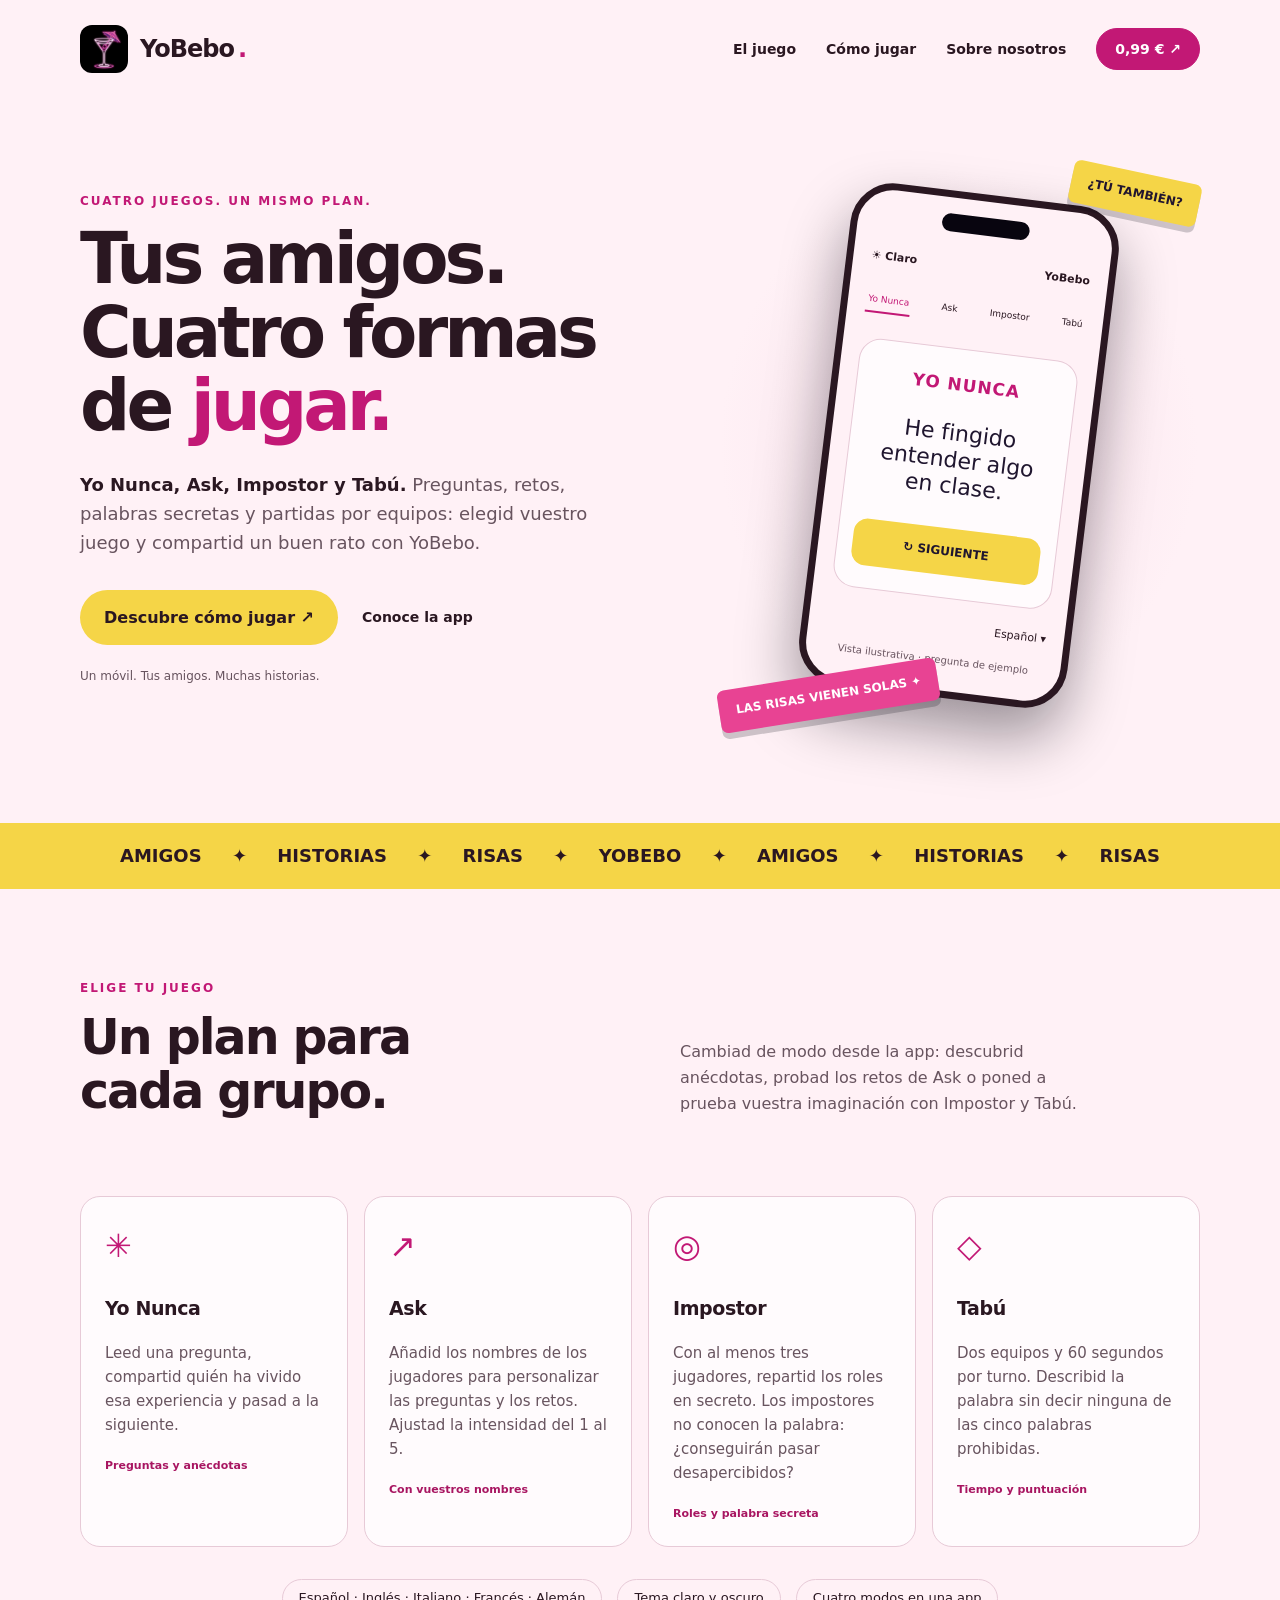
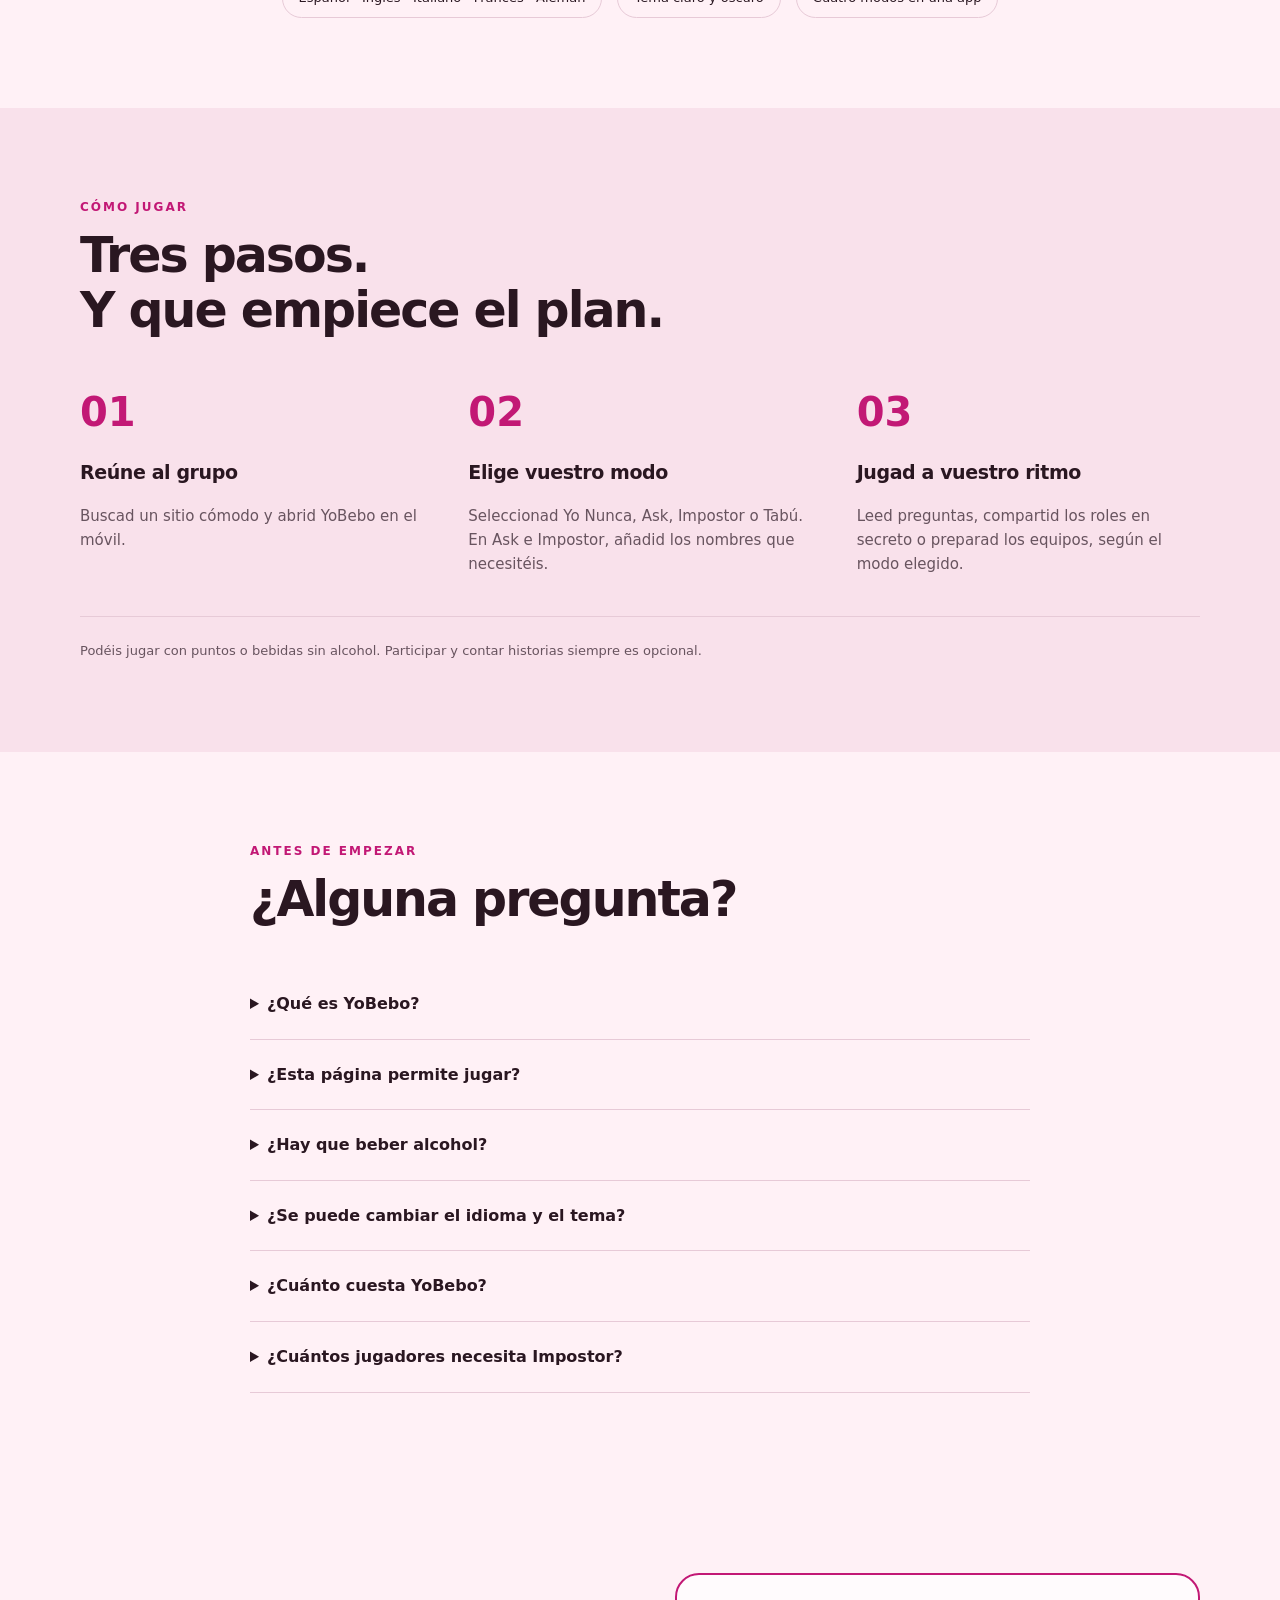
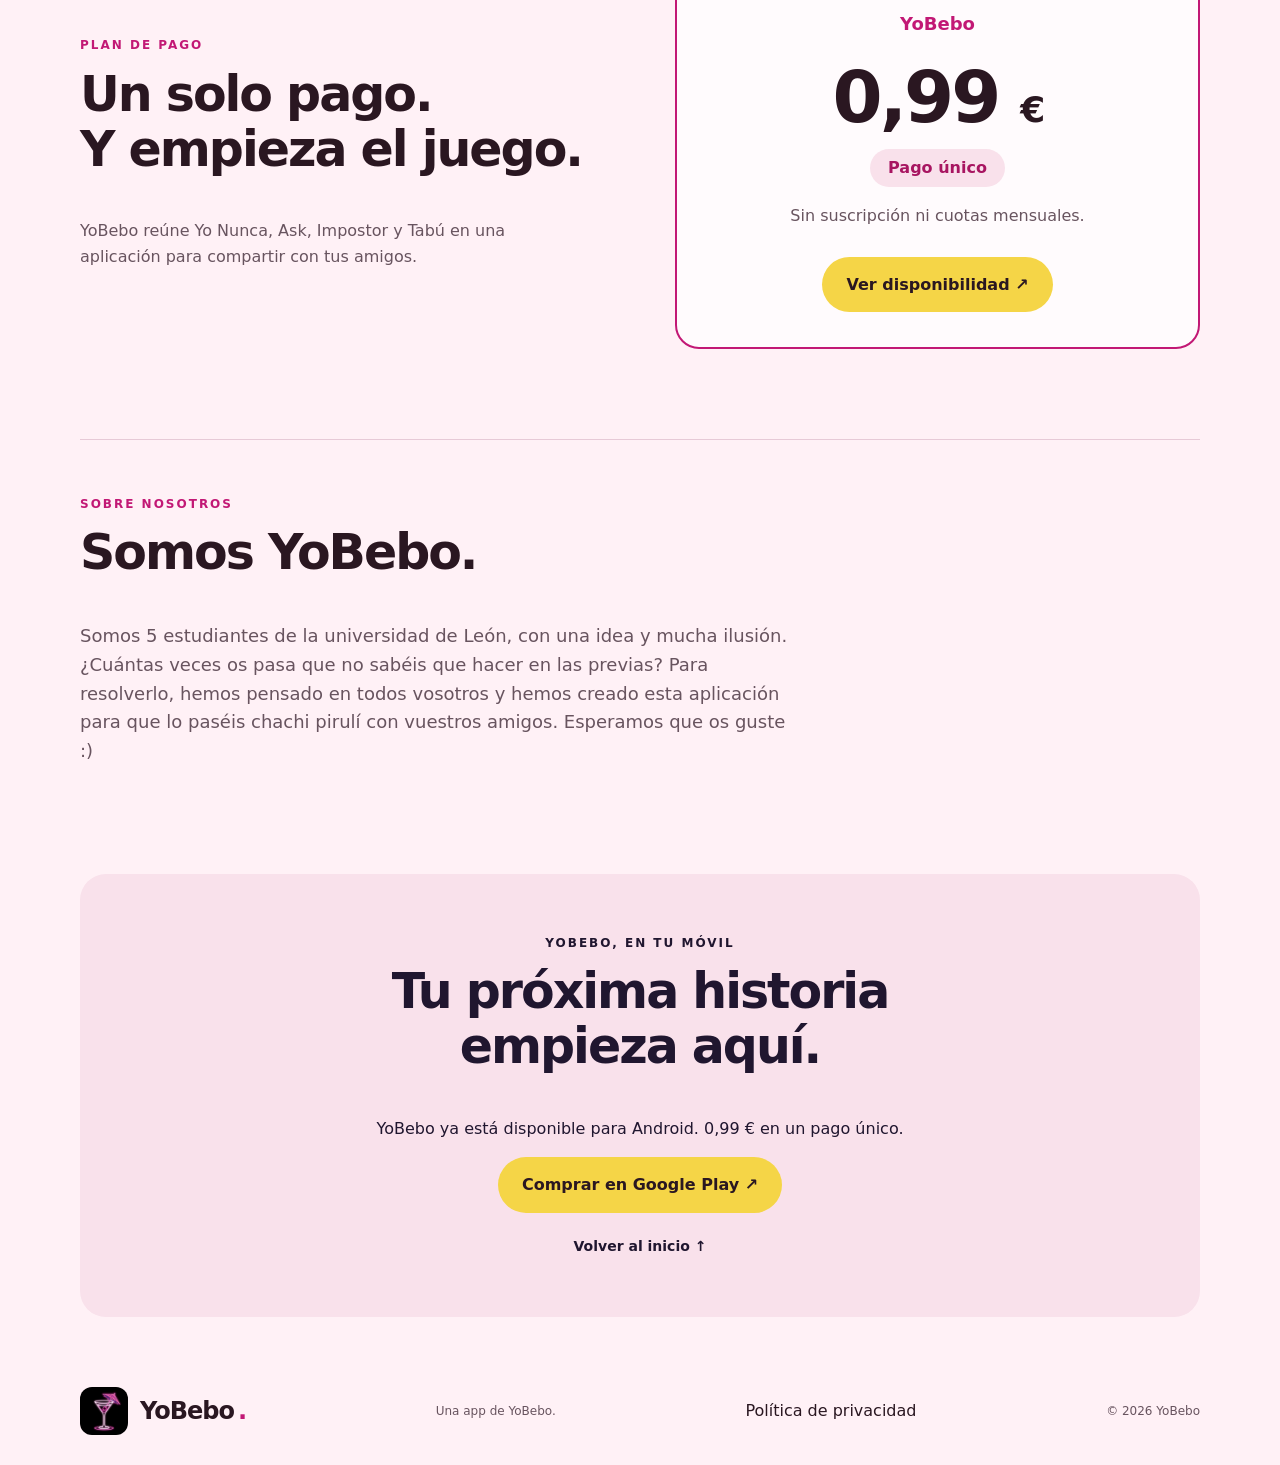
==== commit 21dfde4d: "Cambio menor web" ====
--- a/index.html
+++ b/index.html
@@ -18,7 +18,9 @@
     <a class="brand" href="#inicio"><img class="brand-logo" src="logo-yobebo.jpeg" width="48" height="48"
         alt="">YoBebo<span class="dot">.</span></a>
     <nav aria-label="Navegación principal"><a href="#juego">El juego</a><a href="#como-jugar">Cómo jugar</a><a
-        href="#sobre-nosotros">Sobre nosotros</a><a class="nav-cta" href="#precio">0,99 € ↗</a></nav>
+        href="#sobre-nosotros">Sobre nosotros</a><a class="nav-cta"
+        href="https://play.google.com/store/apps/details?id=com.innova.yobebo"
+        aria-label="Comprar YoBebo en Google Play por 0,99 euros">0,99 € ↗</a></nav>
   </header>
   <main id="contenido">
     <section class="hero wrap" id="inicio">
